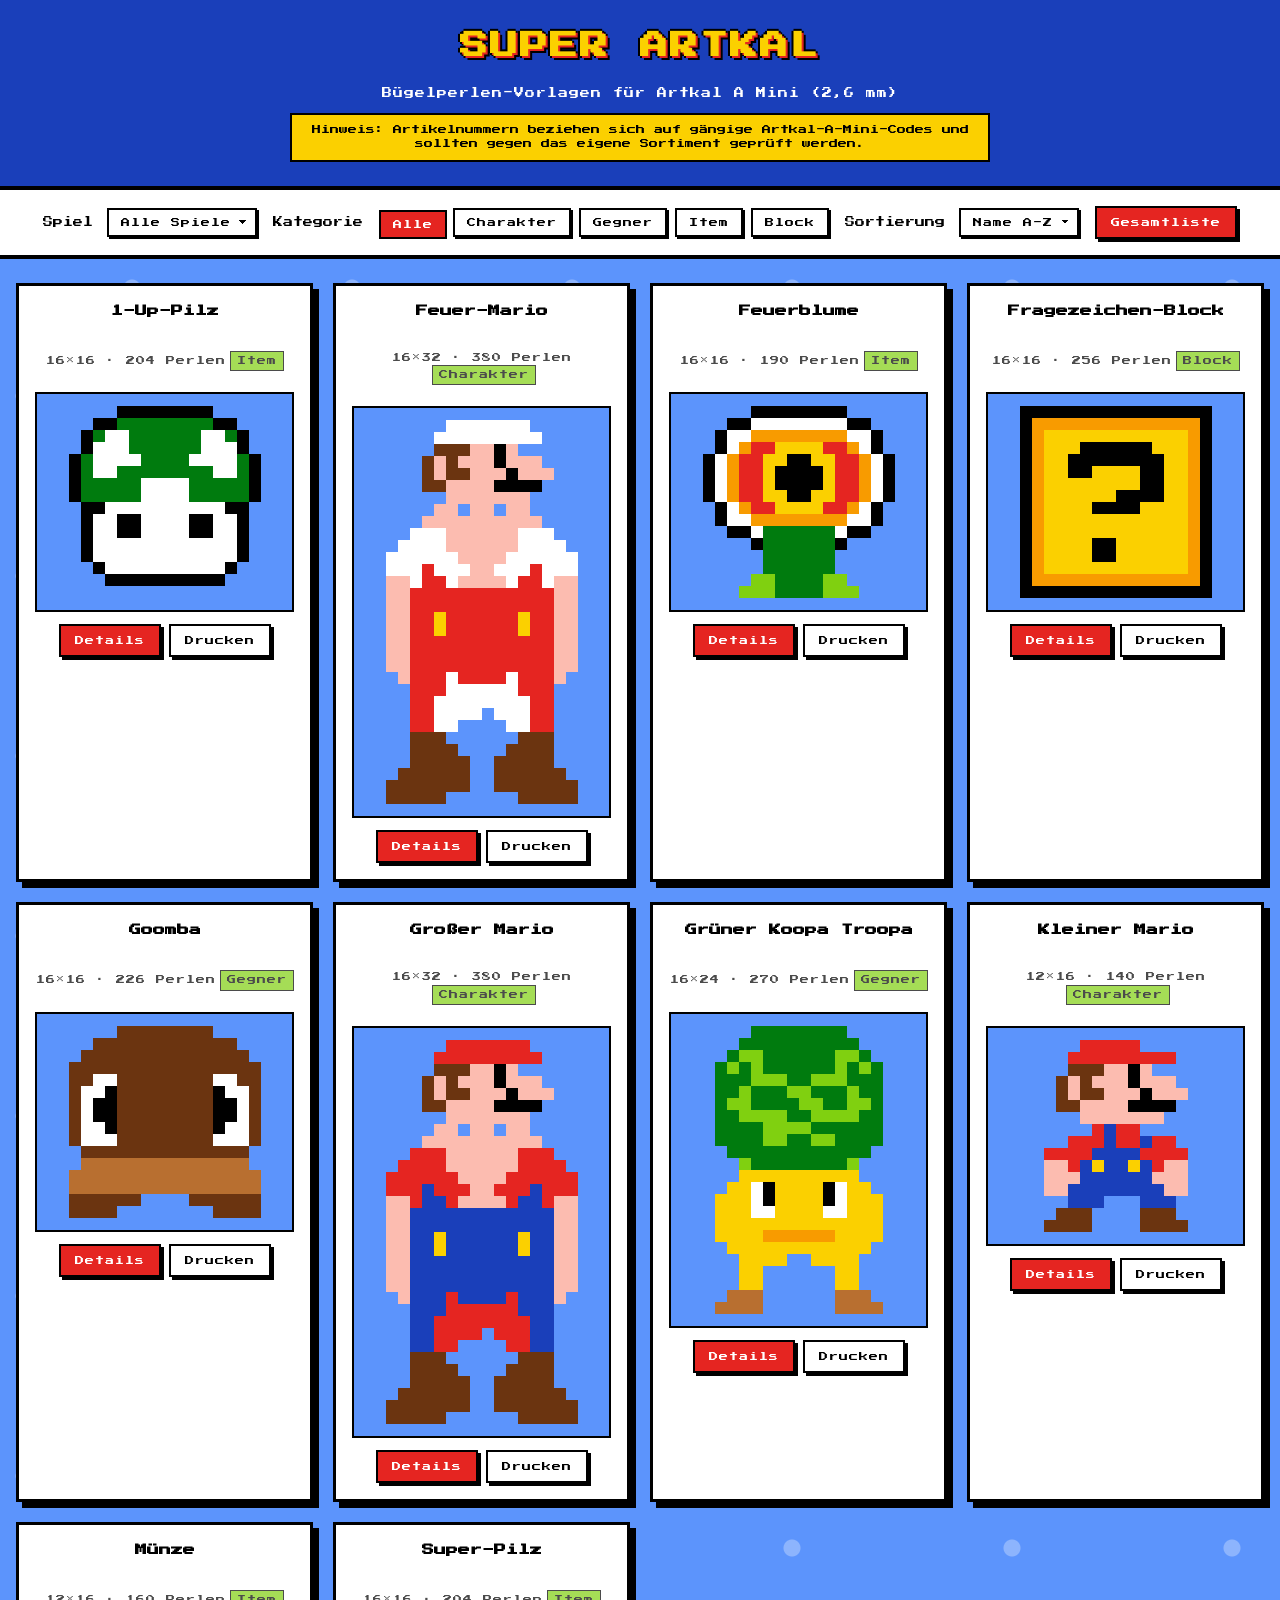
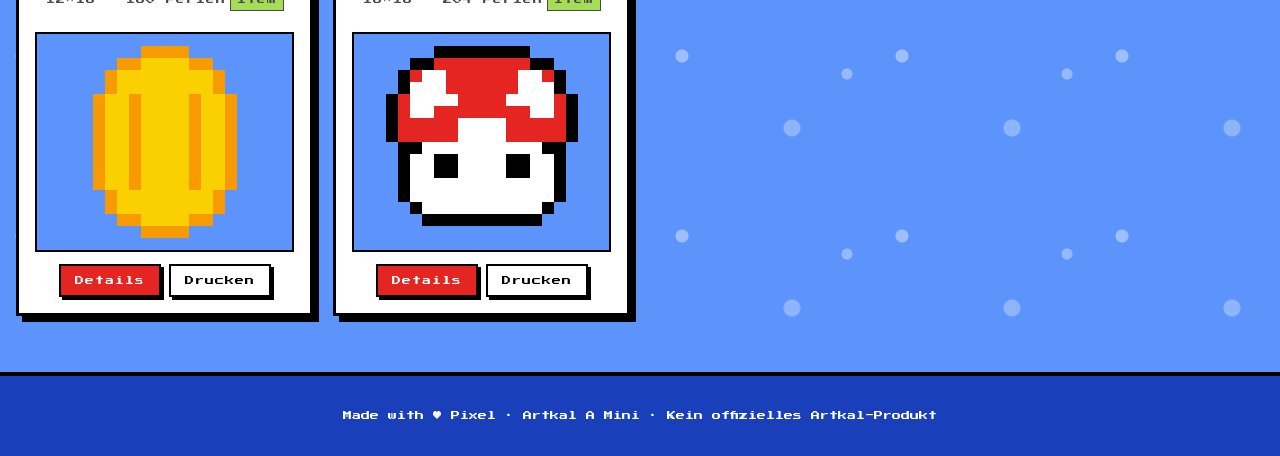
==== index.html @ 3cc01d06 "Add Artkal A Mini Bügelperlen template site with 10 Mario sprites Static HTML/CSS/JS gallery for iro" ====
<!doctype html>
<html lang="de">
<head>
  <meta charset="utf-8">
  <meta name="viewport" content="width=device-width, initial-scale=1">
  <title>Super Artkal — Bügelperlen-Vorlagen</title>
  <link rel="preconnect" href="https://fonts.googleapis.com">
  <link rel="preconnect" href="https://fonts.gstatic.com" crossorigin>
  <link href="https://fonts.googleapis.com/css2?family=Press+Start+2P&display=swap" rel="stylesheet">
  <link rel="stylesheet" href="styles.css">
</head>
<body>
  <header class="site-header">
    <h1 class="site-title">SUPER ARTKAL</h1>
    <p class="site-subtitle">Bügelperlen-Vorlagen für Artkal A Mini (2,6&nbsp;mm)</p>
    <p class="disclaimer">
      Hinweis: Artikelnummern beziehen sich auf gängige Artkal-A-Mini-Codes
      und sollten gegen das eigene Sortiment geprüft werden.
    </p>
  </header>

  <nav class="toolbar" aria-label="Filter und Sortierung">
    <div class="toolbar-group">
      <label for="filter-game">Spiel</label>
      <select id="filter-game" class="pill"></select>
    </div>
    <div class="toolbar-group" id="filter-categories">
      <label>Kategorie</label>
      <!-- Pills werden in app.js eingefügt -->
    </div>
    <div class="toolbar-group">
      <label for="sort-by">Sortierung</label>
      <select id="sort-by" class="pill">
        <option value="name-asc">Name A-Z</option>
        <option value="name-desc">Name Z-A</option>
        <option value="size-asc">Größe ↑</option>
        <option value="size-desc">Größe ↓</option>
        <option value="beads-asc">Perlen ↑</option>
        <option value="beads-desc">Perlen ↓</option>
      </select>
    </div>
    <div class="toolbar-group">
      <button id="open-total" class="btn">Gesamtliste</button>
    </div>
  </nav>

  <main id="gallery" class="gallery" aria-label="Vorlagen-Galerie"></main>

  <footer class="site-footer">
    <p>Made with ♥ Pixel · Artkal A Mini · Kein offizielles Artkal-Produkt</p>
  </footer>

  <!-- Detail-Modal -->
  <div id="detail-backdrop" class="modal-backdrop" role="dialog" aria-modal="true" aria-labelledby="detail-title">
    <div class="modal">
      <div class="modal-header">
        <h2 id="detail-title" class="modal-title">Vorlage</h2>
        <button class="btn btn-secondary" data-close="detail">Schließen</button>
      </div>
      <div class="modal-body">
        <div>
          <div class="detail-controls">
            <button class="pill" id="toggle-bg" aria-pressed="false">Mit Hintergrund</button>
            <button class="pill" id="toggle-overlay" aria-pressed="false">5er-Raster</button>
          </div>
          <div class="detail-preview-wrap">
            <div id="detail-grid" class="detail-pixel-grid"></div>
          </div>
          <p class="card-meta" id="detail-meta"></p>
        </div>
        <div>
          <h3 style="font-size:12px;margin:0 0 8px">Materialliste</h3>
          <div id="detail-materials"></div>
        </div>
      </div>
      <div class="modal-footer">
        <button class="btn btn-secondary" id="detail-print">Drucken</button>
        <button class="btn" data-close="detail">Fertig</button>
      </div>
    </div>
  </div>

  <!-- Gesamtliste-Modal -->
  <div id="total-backdrop" class="modal-backdrop" role="dialog" aria-modal="true" aria-labelledby="total-title">
    <div class="modal total-list">
      <div class="modal-header">
        <h2 id="total-title" class="modal-title">Gesamt-Materialliste</h2>
        <button class="btn btn-secondary" data-close="total">Schließen</button>
      </div>
      <div class="modal-body" style="grid-template-columns:1fr">
        <div>
          <div class="total-meta" id="total-meta"></div>
          <div id="total-materials"></div>
        </div>
      </div>
      <div class="modal-footer">
        <button class="btn btn-secondary" id="total-copy">Als Text kopieren</button>
        <button class="btn" data-close="total">Fertig</button>
      </div>
    </div>
  </div>

  <div id="tooltip" role="tooltip"></div>

  <!-- Druckbereich (nur im Druck sichtbar) -->
  <div id="print-view" class="print-view" aria-hidden="true"></div>

  <script src="palette.js"></script>
  <script src="templates.js"></script>
  <script src="app.js"></script>
</body>
</html>
---- styles.css ----
/* ============================================================
   Artkal Pixel — Retro 8-Bit Theme
   ============================================================ */

:root {
  --sky:        #5C94FC;
  --sky-dark:   #1A3FBA;
  --brick:      #E45C10;
  --mario-red:  #E52521;
  --coin:       #FBD000;
  --pipe:       #007B0E;
  --pipe-light: #80D010;
  --ink:        #000000;
  --paper:      #FFFFFF;
  --shadow:     0 0 0 2px #000, 4px 4px 0 0 #000;
  --shadow-sm:  0 0 0 2px #000, 2px 2px 0 0 #000;
}

* {
  box-sizing: border-box;
  image-rendering: pixelated;
  image-rendering: -moz-crisp-edges;
  image-rendering: crisp-edges;
}

html, body {
  margin: 0;
  padding: 0;
  font-family: 'Press Start 2P', monospace;
  background: var(--sky);
  color: var(--ink);
  font-size: 14px;
  line-height: 1.6;
}

/* Wolken-Pattern als Hintergrund */
body {
  background-color: var(--sky);
  background-image:
    radial-gradient(circle at 10% 20%, rgba(255,255,255,0.4) 0, rgba(255,255,255,0.4) 6px, transparent 7px),
    radial-gradient(circle at 60% 60%, rgba(255,255,255,0.3) 0, rgba(255,255,255,0.3) 8px, transparent 9px),
    radial-gradient(circle at 85% 30%, rgba(255,255,255,0.35) 0, rgba(255,255,255,0.35) 5px, transparent 6px);
  background-size: 220px 180px;
  min-height: 100vh;
}

/* ============================================================
   Header
   ============================================================ */

.site-header {
  background: var(--sky-dark);
  border-bottom: 4px solid var(--ink);
  padding: 24px 16px;
  text-align: center;
  position: relative;
}

.site-title {
  font-size: 28px;
  margin: 0;
  color: var(--coin);
  text-shadow:
    2px 2px 0 var(--mario-red),
    4px 4px 0 var(--ink),
    -2px 0 0 var(--ink),
    2px 0 0 var(--ink),
    0 -2px 0 var(--ink),
    0 2px 0 var(--ink);
  letter-spacing: 2px;
}

.site-subtitle {
  margin: 16px 0 0;
  font-size: 10px;
  color: var(--paper);
  letter-spacing: 1px;
}

.disclaimer {
  margin: 12px auto 0;
  max-width: 700px;
  padding: 8px 12px;
  background: var(--coin);
  border: 2px solid var(--ink);
  color: var(--ink);
  font-size: 9px;
  line-height: 1.6;
}

/* ============================================================
   Toolbar / Filter
   ============================================================ */

.toolbar {
  background: var(--paper);
  border-bottom: 4px solid var(--ink);
  padding: 16px;
  display: flex;
  flex-wrap: wrap;
  gap: 16px;
  align-items: center;
  justify-content: center;
}

.toolbar-group {
  display: flex;
  gap: 8px;
  align-items: center;
  flex-wrap: wrap;
}

.toolbar label {
  font-size: 10px;
  margin-right: 6px;
}

.pill {
  font-family: inherit;
  font-size: 9px;
  padding: 8px 12px;
  background: var(--paper);
  border: 2px solid var(--ink);
  color: var(--ink);
  cursor: pointer;
  letter-spacing: 1px;
  box-shadow: 2px 2px 0 0 var(--ink);
  transition: transform 50ms, box-shadow 50ms;
}

.pill:hover {
  background: var(--coin);
}

.pill:active,
.pill.active {
  background: var(--mario-red);
  color: var(--paper);
  transform: translate(2px, 2px);
  box-shadow: 0 0 0 0 var(--ink);
}

select.pill {
  appearance: none;
  padding-right: 24px;
  background-image: linear-gradient(45deg, transparent 50%, var(--ink) 50%),
                    linear-gradient(135deg, var(--ink) 50%, transparent 50%);
  background-position: calc(100% - 12px) 50%, calc(100% - 8px) 50%;
  background-size: 4px 4px;
  background-repeat: no-repeat;
}

/* ============================================================
   Gallery
   ============================================================ */

.gallery {
  display: grid;
  grid-template-columns: repeat(auto-fill, minmax(260px, 1fr));
  gap: 20px;
  padding: 24px 16px;
  max-width: 1400px;
  margin: 0 auto;
}

.card {
  background: var(--paper);
  border: 3px solid var(--ink);
  padding: 16px;
  box-shadow: 6px 6px 0 0 var(--ink);
  display: flex;
  flex-direction: column;
  gap: 12px;
}

.card-name {
  font-size: 12px;
  margin: 0;
  color: var(--ink);
  text-align: center;
  min-height: 28px;
}

.card-meta {
  font-size: 9px;
  color: var(--ink);
  text-align: center;
  opacity: 0.7;
  letter-spacing: 1px;
}

.card-meta .category {
  display: inline-block;
  background: var(--pipe-light);
  border: 1px solid var(--ink);
  padding: 2px 6px;
  margin-left: 4px;
}

.card-preview-wrap {
  display: flex;
  justify-content: center;
  align-items: center;
  background: var(--sky);
  border: 2px solid var(--ink);
  padding: 12px;
  min-height: 180px;
}

.pixel-grid {
  display: grid;
  gap: 0;
  image-rendering: pixelated;
}

.pixel-grid .pixel {
  width: 100%;
  aspect-ratio: 1;
  background: transparent;
}

.card-actions {
  display: flex;
  gap: 8px;
  justify-content: center;
}

.btn {
  font-family: inherit;
  font-size: 9px;
  padding: 10px 14px;
  background: var(--mario-red);
  color: var(--paper);
  border: 2px solid var(--ink);
  cursor: pointer;
  letter-spacing: 1px;
  box-shadow: 3px 3px 0 0 var(--ink);
  transition: transform 50ms, box-shadow 50ms;
}

.btn:hover {
  background: var(--brick);
}

.btn:active {
  transform: translate(3px, 3px);
  box-shadow: 0 0 0 0 var(--ink);
}

.btn-secondary {
  background: var(--paper);
  color: var(--ink);
}

.btn-secondary:hover {
  background: var(--coin);
}

/* ============================================================
   Modal
   ============================================================ */

.modal-backdrop {
  position: fixed;
  inset: 0;
  background: rgba(0, 0, 0, 0.7);
  display: none;
  align-items: flex-start;
  justify-content: center;
  padding: 24px;
  z-index: 100;
  overflow-y: auto;
}

.modal-backdrop.open {
  display: flex;
}

.modal {
  background: var(--paper);
  border: 4px solid var(--ink);
  box-shadow: 8px 8px 0 0 var(--ink);
  max-width: 900px;
  width: 100%;
  padding: 24px;
  margin: auto;
}

.modal-header {
  display: flex;
  justify-content: space-between;
  align-items: center;
  gap: 16px;
  margin-bottom: 16px;
  border-bottom: 2px dashed var(--ink);
  padding-bottom: 12px;
}

.modal-title {
  margin: 0;
  font-size: 16px;
  color: var(--mario-red);
}

.modal-body {
  display: grid;
  grid-template-columns: 1fr 1fr;
  gap: 24px;
}

@media (max-width: 700px) {
  .modal-body { grid-template-columns: 1fr; }
}

.detail-preview-wrap {
  background: var(--sky);
  border: 3px solid var(--ink);
  padding: 16px;
  display: flex;
  align-items: center;
  justify-content: center;
  min-height: 240px;
}

.detail-pixel-grid {
  display: grid;
  gap: 0;
}

.detail-pixel-grid .pixel {
  width: 100%;
  aspect-ratio: 1;
  cursor: help;
  position: relative;
}

.detail-pixel-grid.with-overlay .pixel.gridmark-x {
  border-right: 1px dashed rgba(0, 0, 0, 0.35);
}
.detail-pixel-grid.with-overlay .pixel.gridmark-y {
  border-bottom: 1px dashed rgba(0, 0, 0, 0.35);
}

.detail-controls {
  display: flex;
  flex-wrap: wrap;
  gap: 8px;
  margin-bottom: 12px;
}

.materials {
  width: 100%;
  border-collapse: collapse;
  font-size: 10px;
}

.materials th,
.materials td {
  border: 1px solid var(--ink);
  padding: 6px 8px;
  text-align: left;
}

.materials th {
  background: var(--coin);
  font-size: 9px;
  letter-spacing: 1px;
}

.materials td.count {
  text-align: right;
  font-weight: bold;
}

.materials .swatch {
  display: inline-block;
  width: 14px;
  height: 14px;
  border: 1px solid var(--ink);
  vertical-align: middle;
  margin-right: 4px;
}

.materials tfoot td {
  background: var(--pipe-light);
  font-size: 10px;
}

.modal-footer {
  margin-top: 16px;
  padding-top: 12px;
  border-top: 2px dashed var(--ink);
  display: flex;
  gap: 8px;
  justify-content: flex-end;
  flex-wrap: wrap;
}

/* ============================================================
   Tooltip
   ============================================================ */

#tooltip {
  position: fixed;
  background: var(--ink);
  color: var(--paper);
  border: 2px solid var(--paper);
  padding: 6px 8px;
  font-size: 9px;
  pointer-events: none;
  z-index: 1000;
  display: none;
  white-space: nowrap;
  letter-spacing: 1px;
}

#tooltip.visible {
  display: block;
}

/* ============================================================
   Gesamtliste-Modal
   ============================================================ */

.total-list .materials {
  font-size: 11px;
}

.total-list .total-meta {
  font-size: 10px;
  margin-bottom: 12px;
  padding: 8px;
  background: var(--coin);
  border: 2px solid var(--ink);
}

/* ============================================================
   Footer
   ============================================================ */

.site-footer {
  text-align: center;
  padding: 24px 16px;
  font-size: 9px;
  color: var(--paper);
  border-top: 4px solid var(--ink);
  background: var(--sky-dark);
  margin-top: 32px;
}

/* ============================================================
   Print
   ============================================================ */

@media print {
  body { background: white; }
  body::before, body::after { display: none; }
  body { background-image: none; background-color: white; }

  .site-header,
  .toolbar,
  .gallery,
  .site-footer,
  .modal-backdrop,
  #tooltip {
    display: none !important;
  }

  .print-view {
    display: block !important;
    color: black;
    font-family: 'Press Start 2P', monospace;
  }

  .print-page {
    page-break-after: always;
    padding: 16mm;
  }

  .print-page:last-child { page-break-after: auto; }

  .print-title {
    font-size: 14pt;
    margin: 0 0 8mm;
    text-align: center;
  }

  .print-meta {
    font-size: 8pt;
    text-align: center;
    margin-bottom: 6mm;
  }

  .print-grid-wrap {
    display: grid;
    grid-template-columns: 14mm 1fr;
    grid-template-rows: 14mm 1fr;
    gap: 0;
    margin: 0 auto 8mm;
    max-width: 160mm;
  }

  .print-col-labels {
    grid-column: 2;
    grid-row: 1;
    display: grid;
    align-items: end;
    font-size: 7pt;
    text-align: center;
  }

  .print-row-labels {
    grid-column: 1;
    grid-row: 2;
    display: grid;
    justify-items: end;
    align-items: center;
    font-size: 7pt;
    padding-right: 2mm;
  }

  .print-grid {
    grid-column: 2;
    grid-row: 2;
    display: grid;
    gap: 0;
    border: 0.4mm solid black;
  }

  .print-grid .pixel {
    width: 100%;
    aspect-ratio: 1;
    box-sizing: border-box;
  }

  .print-grid.with-marks .pixel.gridmark-x {
    border-right: 0.15mm dashed rgba(0,0,0,0.5);
  }
  .print-grid.with-marks .pixel.gridmark-y {
    border-bottom: 0.15mm dashed rgba(0,0,0,0.5);
  }
  .print-grid .pixel.empty-bg {
    background: white;
  }

  .print-materials {
    width: 100%;
    border-collapse: collapse;
    font-size: 8pt;
  }

  .print-materials th, .print-materials td {
    border: 0.3mm solid black;
    padding: 1mm 2mm;
  }

  .print-materials th {
    background: #FBD000 !important;
    -webkit-print-color-adjust: exact;
    print-color-adjust: exact;
  }

  .swatch {
    display: inline-block;
    width: 4mm;
    height: 4mm;
    border: 0.2mm solid black;
    vertical-align: middle;
    margin-right: 1mm;
    -webkit-print-color-adjust: exact;
    print-color-adjust: exact;
  }
}

/* Print-View nur im Druck zeigen */
.print-view {
  display: none;
}
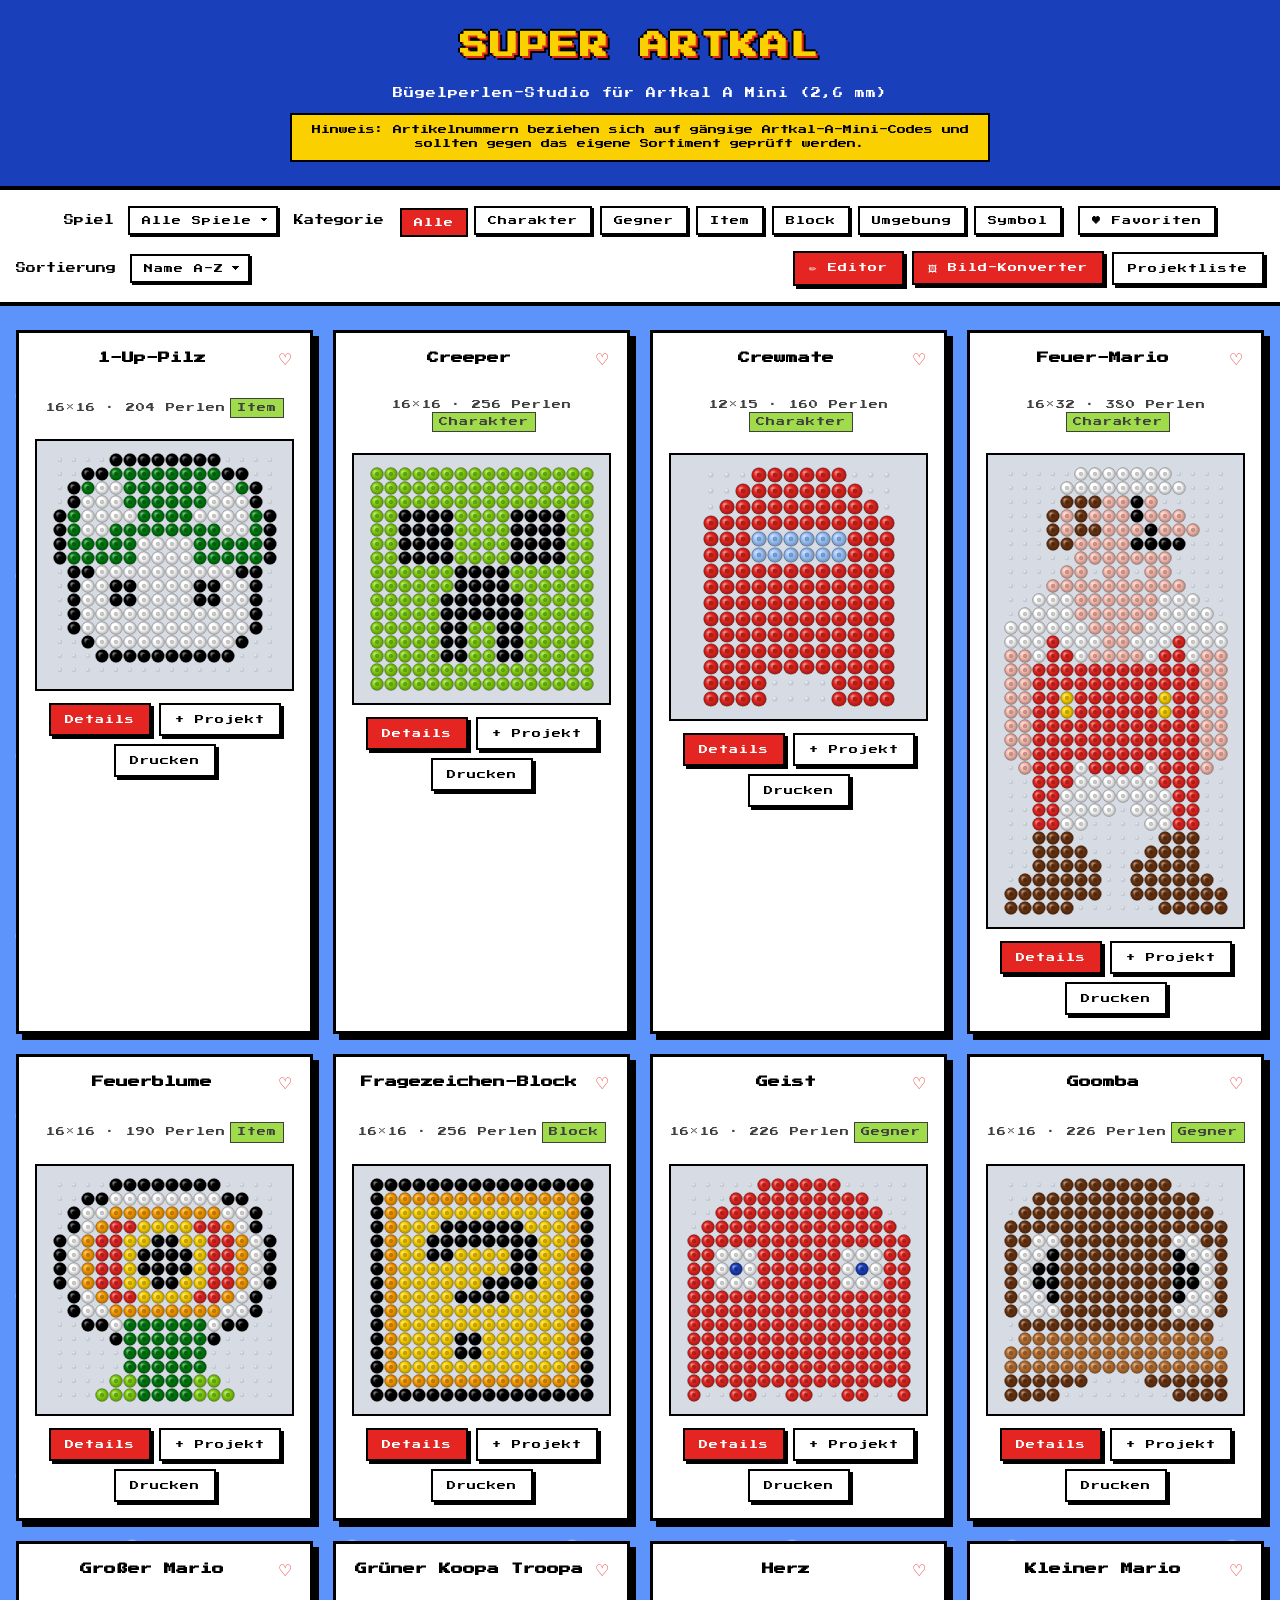
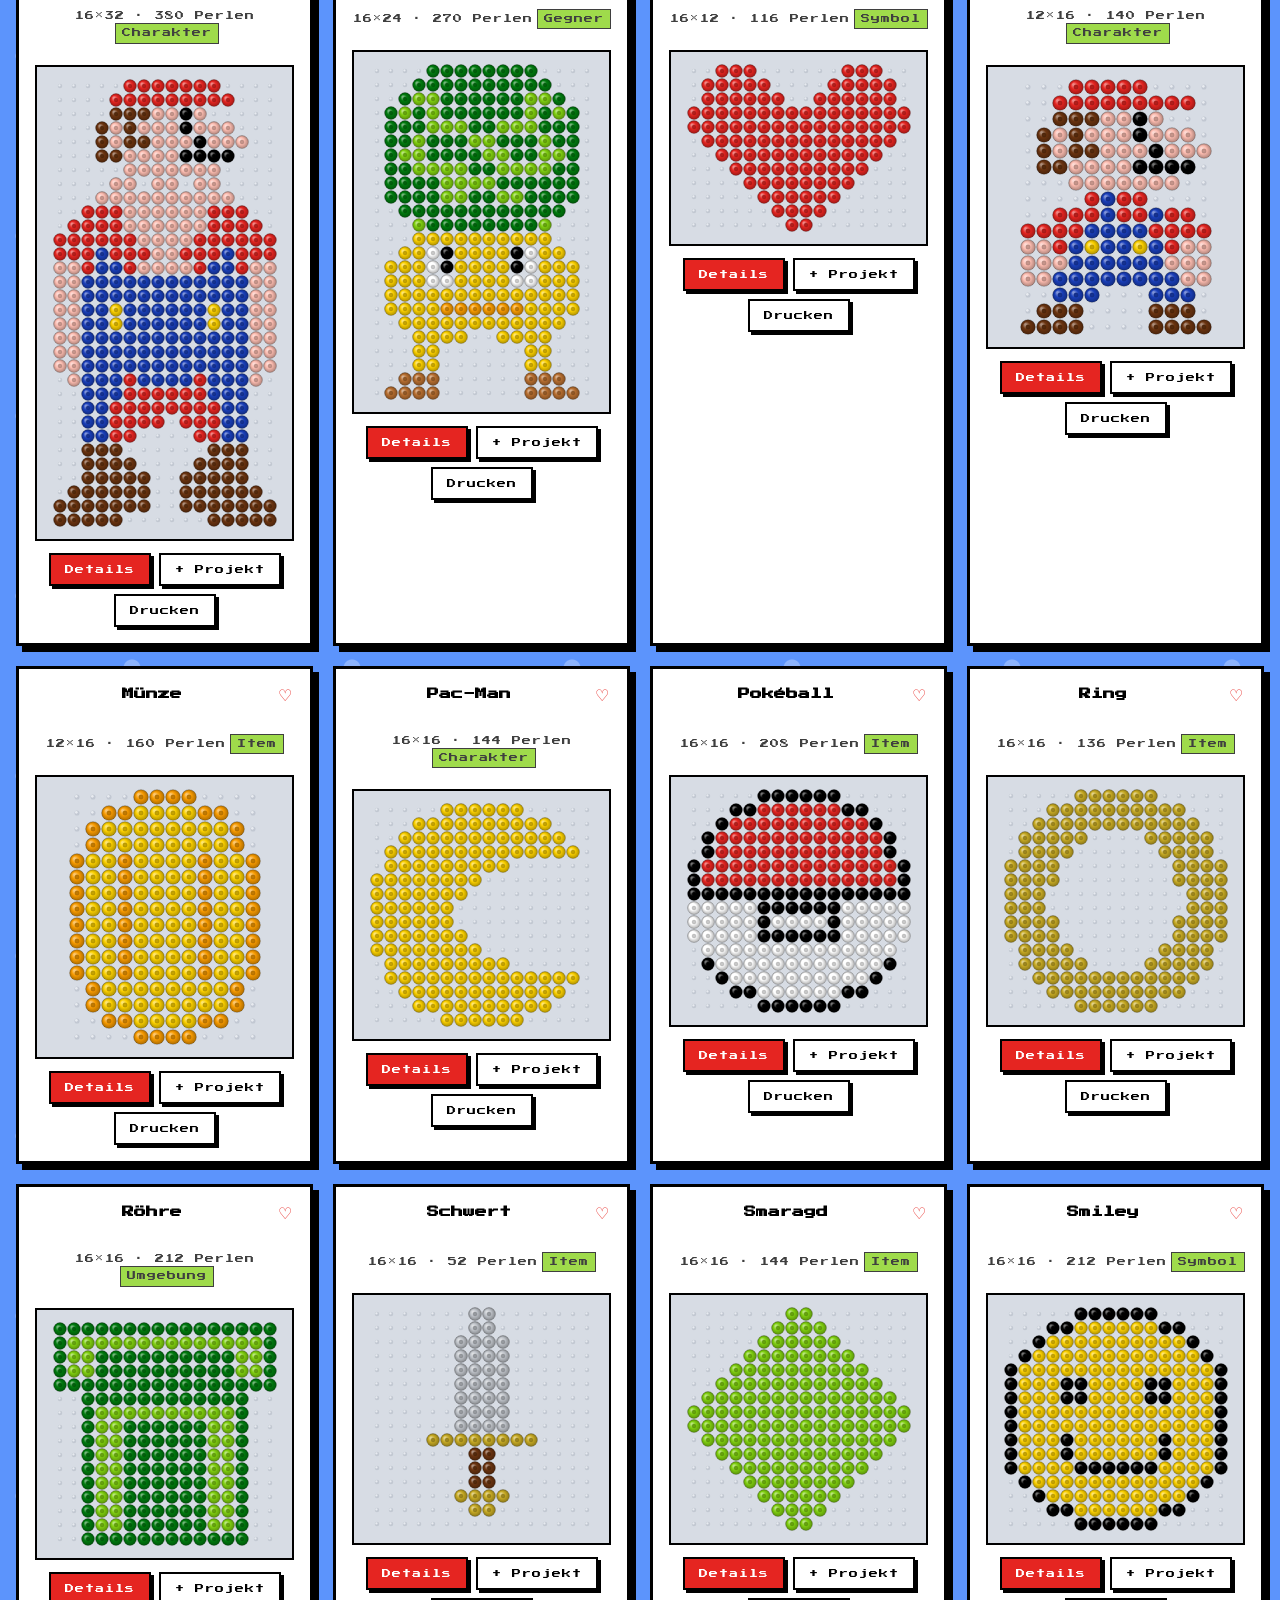
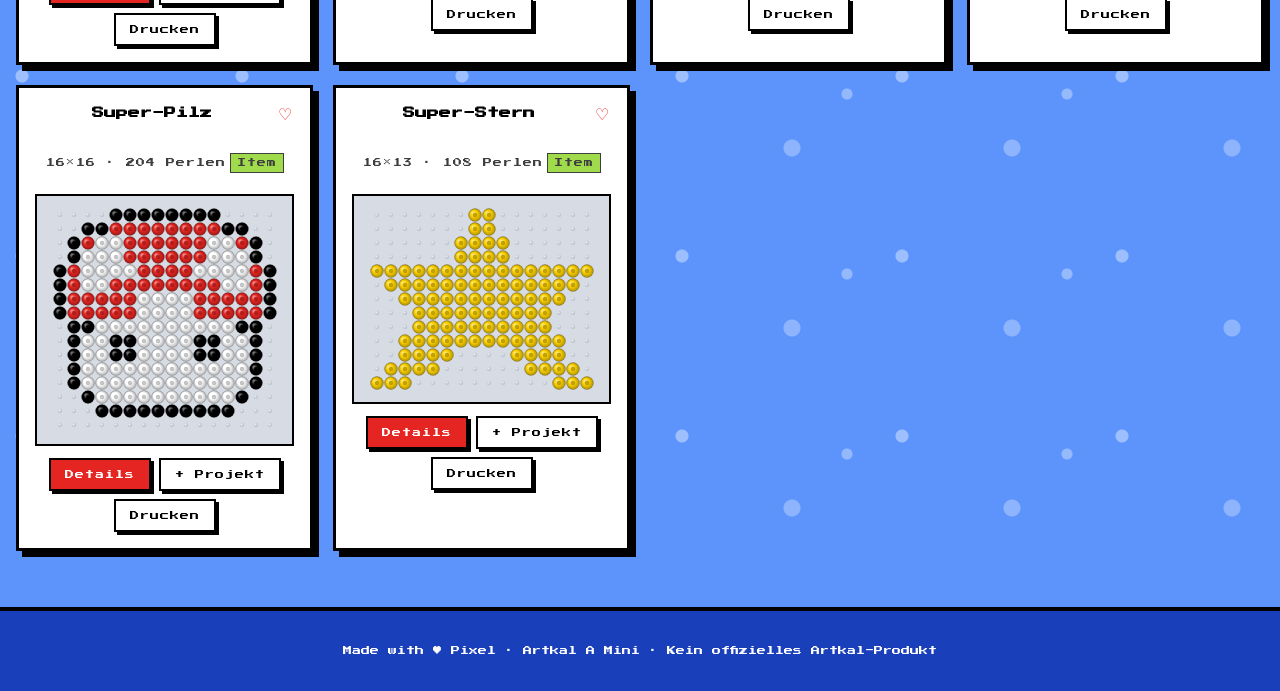
==== commit 55f0602b: "Massive Erweiterung: realistische Perlen, Editor, Bild-Konverter, mehr Motive Optik: - Neuer Canvas-" ====
--- a/index.html
+++ b/index.html
@@ -12,14 +12,14 @@
 <body>
   <header class="site-header">
     <h1 class="site-title">SUPER ARTKAL</h1>
-    <p class="site-subtitle">Bügelperlen-Vorlagen für Artkal A Mini (2,6&nbsp;mm)</p>
+    <p class="site-subtitle">Bügelperlen-Studio für Artkal A Mini (2,6&nbsp;mm)</p>
     <p class="disclaimer">
       Hinweis: Artikelnummern beziehen sich auf gängige Artkal-A-Mini-Codes
       und sollten gegen das eigene Sortiment geprüft werden.
     </p>
   </header>
 
-  <nav class="toolbar" aria-label="Filter und Sortierung">
+  <nav class="toolbar" aria-label="Filter und Werkzeuge">
     <div class="toolbar-group">
       <label for="filter-game">Spiel</label>
       <select id="filter-game" class="pill"></select>
@@ -27,6 +27,9 @@
     <div class="toolbar-group" id="filter-categories">
       <label>Kategorie</label>
       <!-- Pills werden in app.js eingefügt -->
+    </div>
+    <div class="toolbar-group">
+      <button id="filter-fav" class="pill" aria-pressed="false" title="Nur Favoriten zeigen">♥ Favoriten</button>
     </div>
     <div class="toolbar-group">
       <label for="sort-by">Sortierung</label>
@@ -39,8 +42,10 @@
         <option value="beads-desc">Perlen ↓</option>
       </select>
     </div>
-    <div class="toolbar-group">
-      <button id="open-total" class="btn">Gesamtliste</button>
+    <div class="toolbar-group toolbar-actions">
+      <button id="open-editor" class="btn">✏ Editor</button>
+      <button id="open-converter" class="btn">🖼 Bild-Konverter</button>
+      <button id="open-project" class="btn btn-secondary">Projektliste</button>
     </div>
   </nav>
 
@@ -64,38 +69,134 @@
             <button class="pill" id="toggle-overlay" aria-pressed="false">5er-Raster</button>
           </div>
           <div class="detail-preview-wrap">
-            <div id="detail-grid" class="detail-pixel-grid"></div>
+            <div id="detail-grid" class="canvas-host"></div>
           </div>
           <p class="card-meta" id="detail-meta"></p>
         </div>
         <div>
-          <h3 style="font-size:12px;margin:0 0 8px">Materialliste</h3>
+          <h3 class="section-title">Materialliste</h3>
           <div id="detail-materials"></div>
         </div>
       </div>
       <div class="modal-footer">
+        <button class="btn btn-secondary" id="detail-edit">Im Editor öffnen</button>
         <button class="btn btn-secondary" id="detail-print">Drucken</button>
         <button class="btn" data-close="detail">Fertig</button>
       </div>
     </div>
   </div>
 
-  <!-- Gesamtliste-Modal -->
-  <div id="total-backdrop" class="modal-backdrop" role="dialog" aria-modal="true" aria-labelledby="total-title">
+  <!-- Projekt-/Einkaufsliste-Modal -->
+  <div id="project-backdrop" class="modal-backdrop" role="dialog" aria-modal="true" aria-labelledby="project-title">
     <div class="modal total-list">
       <div class="modal-header">
-        <h2 id="total-title" class="modal-title">Gesamt-Materialliste</h2>
-        <button class="btn btn-secondary" data-close="total">Schließen</button>
+        <h2 id="project-title" class="modal-title">Projekt- & Einkaufsliste</h2>
+        <button class="btn btn-secondary" data-close="project">Schließen</button>
       </div>
       <div class="modal-body" style="grid-template-columns:1fr">
         <div>
-          <div class="total-meta" id="total-meta"></div>
-          <div id="total-materials"></div>
-        </div>
-      </div>
-      <div class="modal-footer">
-        <button class="btn btn-secondary" id="total-copy">Als Text kopieren</button>
-        <button class="btn" data-close="total">Fertig</button>
+          <div id="project-items" class="project-items"></div>
+          <div class="total-meta" id="project-meta"></div>
+          <div id="project-materials"></div>
+        </div>
+      </div>
+      <div class="modal-footer">
+        <button class="btn btn-secondary" id="project-clear">Leeren</button>
+        <button class="btn btn-secondary" id="project-csv">CSV laden</button>
+        <button class="btn btn-secondary" id="project-copy">Als Text kopieren</button>
+        <button class="btn" data-close="project">Fertig</button>
+      </div>
+    </div>
+  </div>
+
+  <!-- Editor-Modal -->
+  <div id="editor-backdrop" class="modal-backdrop" role="dialog" aria-modal="true" aria-labelledby="editor-title">
+    <div class="modal editor-modal">
+      <div class="modal-header">
+        <h2 id="editor-title" class="modal-title">Pattern-Editor</h2>
+        <button class="btn btn-secondary" data-close="editor">Schließen</button>
+      </div>
+      <div class="editor-layout">
+        <div class="editor-side">
+          <div class="editor-row">
+            <label>Größe</label>
+            <input type="number" id="editor-w" class="num" min="4" max="64" value="16">
+            <span>×</span>
+            <input type="number" id="editor-h" class="num" min="4" max="64" value="16">
+            <button class="pill" id="editor-new">Neu</button>
+          </div>
+          <div class="editor-row" id="editor-tools">
+            <button class="pill active" data-tool="pencil">✏ Stift</button>
+            <button class="pill" data-tool="fill">🪣 Füllen</button>
+            <button class="pill" data-tool="pipette">💉 Pipette</button>
+            <button class="pill" data-tool="eraser">⌫ Radierer</button>
+          </div>
+          <div class="editor-palette" id="editor-palette"></div>
+        </div>
+        <div class="editor-main">
+          <div class="editor-canvas-wrap canvas-host" id="editor-canvas-host">
+            <canvas id="editor-canvas"></canvas>
+          </div>
+          <p class="card-meta" id="editor-count"></p>
+        </div>
+      </div>
+      <div class="modal-footer">
+        <button class="btn btn-secondary" id="editor-undo">↶ Undo</button>
+        <button class="btn btn-secondary" id="editor-redo">↷ Redo</button>
+        <button class="btn btn-secondary" id="editor-png">PNG</button>
+        <button class="btn btn-secondary" id="editor-print">Drucken</button>
+        <button class="btn" id="editor-save">Speichern</button>
+      </div>
+    </div>
+  </div>
+
+  <!-- Bild-Konverter-Modal -->
+  <div id="converter-backdrop" class="modal-backdrop" role="dialog" aria-modal="true" aria-labelledby="converter-title">
+    <div class="modal converter-modal">
+      <div class="modal-header">
+        <h2 id="converter-title" class="modal-title">Bild → Vorlage</h2>
+        <button class="btn btn-secondary" data-close="converter">Schließen</button>
+      </div>
+      <div class="modal-body" style="grid-template-columns:280px 1fr">
+        <div class="converter-controls">
+          <label class="field">
+            <span>Bild wählen</span>
+            <input type="file" id="conv-file" accept="image/*">
+          </label>
+          <label class="field">
+            <span>Breite (Perlen): <strong id="conv-width-val">48</strong></span>
+            <input type="range" id="conv-width" min="8" max="96" value="48">
+          </label>
+          <label class="field">
+            <span>Helligkeit</span>
+            <input type="range" id="conv-bright" min="-100" max="100" value="0">
+          </label>
+          <label class="field">
+            <span>Kontrast</span>
+            <input type="range" id="conv-contrast" min="50" max="200" value="100">
+          </label>
+          <label class="check">
+            <input type="checkbox" id="conv-transparent"> Helle Pixel weglassen
+          </label>
+          <label class="field">
+            <span>Helligkeits-Schwelle</span>
+            <input type="range" id="conv-threshold" min="100" max="255" value="235">
+          </label>
+          <label class="check">
+            <input type="checkbox" id="conv-dither"> Dithering (Floyd-Steinberg)
+          </label>
+        </div>
+        <div>
+          <div class="converter-preview canvas-host" id="conv-preview"></div>
+          <p class="card-meta" id="conv-meta">Bild wählen, um zu starten.</p>
+          <div id="conv-materials"></div>
+        </div>
+      </div>
+      <div class="modal-footer">
+        <button class="btn btn-secondary" id="conv-print">Drucken</button>
+        <button class="btn btn-secondary" id="conv-edit">Im Editor öffnen</button>
+        <button class="btn" id="conv-save">Als Vorlage speichern</button>
+        <button class="btn btn-secondary" data-close="converter">Fertig</button>
       </div>
     </div>
   </div>
@@ -107,6 +208,10 @@
 
   <script src="palette.js"></script>
   <script src="templates.js"></script>
+  <script src="render.js"></script>
+  <script src="storage.js"></script>
+  <script src="editor.js"></script>
+  <script src="converter.js"></script>
   <script src="app.js"></script>
 </body>
 </html>
--- a/styles.css
+++ b/styles.css
@@ -1,5 +1,5 @@
 /* ============================================================
-   Artkal Pixel — Retro 8-Bit Theme
+   Super Artkal — Retro 8-Bit Theme
    ============================================================ */
 
 :root {
@@ -10,17 +10,14 @@
   --coin:       #FBD000;
   --pipe:       #007B0E;
   --pipe-light: #80D010;
+  --board:      #d7dce4;
   --ink:        #000000;
   --paper:      #FFFFFF;
-  --shadow:     0 0 0 2px #000, 4px 4px 0 0 #000;
-  --shadow-sm:  0 0 0 2px #000, 2px 2px 0 0 #000;
+  --danger:     #b3261e;
 }
 
 * {
   box-sizing: border-box;
-  image-rendering: pixelated;
-  image-rendering: -moz-crisp-edges;
-  image-rendering: crisp-edges;
 }
 
 html, body {
@@ -33,7 +30,6 @@
   line-height: 1.6;
 }
 
-/* Wolken-Pattern als Hintergrund */
 body {
   background-color: var(--sky);
   background-image:
@@ -44,38 +40,25 @@
   min-height: 100vh;
 }
 
-/* ============================================================
-   Header
-   ============================================================ */
+/* ===================== Header ===================== */
 
 .site-header {
   background: var(--sky-dark);
   border-bottom: 4px solid var(--ink);
   padding: 24px 16px;
   text-align: center;
-  position: relative;
 }
 
 .site-title {
   font-size: 28px;
   margin: 0;
   color: var(--coin);
-  text-shadow:
-    2px 2px 0 var(--mario-red),
-    4px 4px 0 var(--ink),
-    -2px 0 0 var(--ink),
-    2px 0 0 var(--ink),
-    0 -2px 0 var(--ink),
-    0 2px 0 var(--ink);
+  text-shadow: 2px 2px 0 var(--mario-red), 4px 4px 0 var(--ink),
+    -2px 0 0 var(--ink), 2px 0 0 var(--ink), 0 -2px 0 var(--ink), 0 2px 0 var(--ink);
   letter-spacing: 2px;
 }
 
-.site-subtitle {
-  margin: 16px 0 0;
-  font-size: 10px;
-  color: var(--paper);
-  letter-spacing: 1px;
-}
+.site-subtitle { margin: 16px 0 0; font-size: 10px; color: var(--paper); letter-spacing: 1px; }
 
 .disclaimer {
   margin: 12px auto 0;
@@ -88,9 +71,7 @@
   line-height: 1.6;
 }
 
-/* ============================================================
-   Toolbar / Filter
-   ============================================================ */
+/* ===================== Toolbar ===================== */
 
 .toolbar {
   background: var(--paper);
@@ -103,17 +84,9 @@
   justify-content: center;
 }
 
-.toolbar-group {
-  display: flex;
-  gap: 8px;
-  align-items: center;
-  flex-wrap: wrap;
-}
-
-.toolbar label {
-  font-size: 10px;
-  margin-right: 6px;
-}
+.toolbar-group { display: flex; gap: 8px; align-items: center; flex-wrap: wrap; }
+.toolbar-actions { margin-left: auto; }
+.toolbar label { font-size: 10px; margin-right: 6px; }
 
 .pill {
   font-family: inherit;
@@ -127,13 +100,8 @@
   box-shadow: 2px 2px 0 0 var(--ink);
   transition: transform 50ms, box-shadow 50ms;
 }
-
-.pill:hover {
-  background: var(--coin);
-}
-
-.pill:active,
-.pill.active {
+.pill:hover { background: var(--coin); }
+.pill:active, .pill.active {
   background: var(--mario-red);
   color: var(--paper);
   transform: translate(2px, 2px);
@@ -150,9 +118,29 @@
   background-repeat: no-repeat;
 }
 
-/* ============================================================
-   Gallery
-   ============================================================ */
+/* ===================== Buttons ===================== */
+
+.btn {
+  font-family: inherit;
+  font-size: 9px;
+  padding: 10px 14px;
+  background: var(--mario-red);
+  color: var(--paper);
+  border: 2px solid var(--ink);
+  cursor: pointer;
+  letter-spacing: 1px;
+  box-shadow: 3px 3px 0 0 var(--ink);
+  transition: transform 50ms, box-shadow 50ms;
+}
+.btn:hover { background: var(--brick); }
+.btn:active { transform: translate(3px, 3px); box-shadow: 0 0 0 0 var(--ink); }
+.btn-secondary { background: var(--paper); color: var(--ink); }
+.btn-secondary:hover { background: var(--coin); }
+.btn-secondary.active { background: var(--pipe-light); }
+.btn-danger { background: var(--danger); color: var(--paper); }
+.btn-danger:hover { background: #d23b32; }
+
+/* ===================== Gallery / Cards ===================== */
 
 .gallery {
   display: grid;
@@ -161,6 +149,15 @@
   padding: 24px 16px;
   max-width: 1400px;
   margin: 0 auto;
+}
+
+.empty-hint {
+  font-size: 10px;
+  background: var(--paper);
+  border: 2px solid var(--ink);
+  padding: 16px;
+  grid-column: 1 / -1;
+  text-align: center;
 }
 
 .card {
@@ -173,22 +170,22 @@
   gap: 12px;
 }
 
-.card-name {
-  font-size: 12px;
-  margin: 0;
-  color: var(--ink);
-  text-align: center;
-  min-height: 28px;
-}
-
-.card-meta {
-  font-size: 9px;
-  color: var(--ink);
-  text-align: center;
-  opacity: 0.7;
-  letter-spacing: 1px;
-}
-
+.card-head { display: flex; align-items: flex-start; gap: 8px; }
+.card-name { font-size: 12px; margin: 0; flex: 1; text-align: center; min-height: 28px; }
+
+.fav-btn {
+  font-family: inherit;
+  font-size: 16px;
+  line-height: 1;
+  background: transparent;
+  border: none;
+  color: var(--mario-red);
+  cursor: pointer;
+  padding: 0 2px;
+}
+.fav-btn.on { text-shadow: 0 0 0 var(--mario-red); }
+
+.card-meta { font-size: 9px; text-align: center; opacity: 0.75; letter-spacing: 1px; }
 .card-meta .category {
   display: inline-block;
   background: var(--pipe-light);
@@ -197,68 +194,24 @@
   margin-left: 4px;
 }
 
-.card-preview-wrap {
+/* Pegboard-Rahmen um die Perlen-Canvas. */
+.card-preview-wrap, .detail-preview-wrap, .canvas-host {
   display: flex;
   justify-content: center;
   align-items: center;
-  background: var(--sky);
+}
+.card-preview-wrap {
+  background: var(--board);
   border: 2px solid var(--ink);
   padding: 12px;
   min-height: 180px;
 }
-
-.pixel-grid {
-  display: grid;
-  gap: 0;
-  image-rendering: pixelated;
-}
-
-.pixel-grid .pixel {
-  width: 100%;
-  aspect-ratio: 1;
-  background: transparent;
-}
-
-.card-actions {
-  display: flex;
-  gap: 8px;
-  justify-content: center;
-}
-
-.btn {
-  font-family: inherit;
-  font-size: 9px;
-  padding: 10px 14px;
-  background: var(--mario-red);
-  color: var(--paper);
-  border: 2px solid var(--ink);
-  cursor: pointer;
-  letter-spacing: 1px;
-  box-shadow: 3px 3px 0 0 var(--ink);
-  transition: transform 50ms, box-shadow 50ms;
-}
-
-.btn:hover {
-  background: var(--brick);
-}
-
-.btn:active {
-  transform: translate(3px, 3px);
-  box-shadow: 0 0 0 0 var(--ink);
-}
-
-.btn-secondary {
-  background: var(--paper);
-  color: var(--ink);
-}
-
-.btn-secondary:hover {
-  background: var(--coin);
-}
-
-/* ============================================================
-   Modal
-   ============================================================ */
+.card-preview-wrap canvas,
+.detail-preview-wrap canvas { display: block; max-width: 100%; height: auto; }
+
+.card-actions { display: flex; gap: 8px; justify-content: center; flex-wrap: wrap; }
+
+/* ===================== Modal ===================== */
 
 .modal-backdrop {
   position: fixed;
@@ -271,10 +224,7 @@
   z-index: 100;
   overflow-y: auto;
 }
-
-.modal-backdrop.open {
-  display: flex;
-}
+.modal-backdrop.open { display: flex; }
 
 .modal {
   background: var(--paper);
@@ -285,6 +235,7 @@
   padding: 24px;
   margin: auto;
 }
+.editor-modal, .converter-modal { max-width: 1040px; }
 
 .modal-header {
   display: flex;
@@ -295,96 +246,20 @@
   border-bottom: 2px dashed var(--ink);
   padding-bottom: 12px;
 }
-
-.modal-title {
-  margin: 0;
-  font-size: 16px;
-  color: var(--mario-red);
-}
-
-.modal-body {
-  display: grid;
-  grid-template-columns: 1fr 1fr;
-  gap: 24px;
-}
-
-@media (max-width: 700px) {
-  .modal-body { grid-template-columns: 1fr; }
-}
+.modal-title { margin: 0; font-size: 16px; color: var(--mario-red); }
+
+.modal-body { display: grid; grid-template-columns: 1fr 1fr; gap: 24px; }
+@media (max-width: 760px) { .modal-body { grid-template-columns: 1fr !important; } }
+
+.section-title { font-size: 12px; margin: 0 0 8px; }
 
 .detail-preview-wrap {
-  background: var(--sky);
+  background: var(--board);
   border: 3px solid var(--ink);
   padding: 16px;
-  display: flex;
-  align-items: center;
-  justify-content: center;
   min-height: 240px;
 }
-
-.detail-pixel-grid {
-  display: grid;
-  gap: 0;
-}
-
-.detail-pixel-grid .pixel {
-  width: 100%;
-  aspect-ratio: 1;
-  cursor: help;
-  position: relative;
-}
-
-.detail-pixel-grid.with-overlay .pixel.gridmark-x {
-  border-right: 1px dashed rgba(0, 0, 0, 0.35);
-}
-.detail-pixel-grid.with-overlay .pixel.gridmark-y {
-  border-bottom: 1px dashed rgba(0, 0, 0, 0.35);
-}
-
-.detail-controls {
-  display: flex;
-  flex-wrap: wrap;
-  gap: 8px;
-  margin-bottom: 12px;
-}
-
-.materials {
-  width: 100%;
-  border-collapse: collapse;
-  font-size: 10px;
-}
-
-.materials th,
-.materials td {
-  border: 1px solid var(--ink);
-  padding: 6px 8px;
-  text-align: left;
-}
-
-.materials th {
-  background: var(--coin);
-  font-size: 9px;
-  letter-spacing: 1px;
-}
-
-.materials td.count {
-  text-align: right;
-  font-weight: bold;
-}
-
-.materials .swatch {
-  display: inline-block;
-  width: 14px;
-  height: 14px;
-  border: 1px solid var(--ink);
-  vertical-align: middle;
-  margin-right: 4px;
-}
-
-.materials tfoot td {
-  background: var(--pipe-light);
-  font-size: 10px;
-}
+.detail-controls { display: flex; flex-wrap: wrap; gap: 8px; margin-bottom: 12px; }
 
 .modal-footer {
   margin-top: 16px;
@@ -396,9 +271,19 @@
   flex-wrap: wrap;
 }
 
-/* ============================================================
-   Tooltip
-   ============================================================ */
+/* ===================== Materials Table ===================== */
+
+.materials { width: 100%; border-collapse: collapse; font-size: 10px; }
+.materials th, .materials td { border: 1px solid var(--ink); padding: 6px 8px; text-align: left; }
+.materials th { background: var(--coin); font-size: 9px; letter-spacing: 1px; }
+.materials td.count { text-align: right; font-weight: bold; }
+.materials .swatch {
+  display: inline-block; width: 14px; height: 14px;
+  border: 1px solid var(--ink); vertical-align: middle; margin-right: 4px;
+}
+.materials tfoot td { background: var(--pipe-light); font-size: 10px; }
+
+/* ===================== Tooltip ===================== */
 
 #tooltip {
   position: fixed;
@@ -413,166 +298,118 @@
   white-space: nowrap;
   letter-spacing: 1px;
 }
-
-#tooltip.visible {
-  display: block;
-}
-
-/* ============================================================
-   Gesamtliste-Modal
-   ============================================================ */
-
-.total-list .materials {
-  font-size: 11px;
-}
-
-.total-list .total-meta {
-  font-size: 10px;
-  margin-bottom: 12px;
-  padding: 8px;
-  background: var(--coin);
-  border: 2px solid var(--ink);
-}
-
-/* ============================================================
-   Footer
-   ============================================================ */
+#tooltip.visible { display: block; }
+
+/* ===================== Projektliste ===================== */
+
+.total-list .materials { font-size: 11px; }
+.total-meta {
+  font-size: 10px; margin: 12px 0; padding: 8px;
+  background: var(--coin); border: 2px solid var(--ink);
+}
+.project-items { display: flex; flex-direction: column; gap: 8px; }
+.project-item {
+  display: flex; align-items: center; justify-content: space-between;
+  gap: 12px; padding: 8px; border: 2px solid var(--ink); background: #f4f4f4;
+  flex-wrap: wrap;
+}
+.project-item-name { font-size: 10px; }
+.qty { display: flex; align-items: center; gap: 6px; }
+.qty-val { font-size: 11px; min-width: 24px; text-align: center; }
+
+/* ===================== Editor ===================== */
+
+.editor-layout { display: grid; grid-template-columns: 240px 1fr; gap: 20px; }
+@media (max-width: 760px) { .editor-layout { grid-template-columns: 1fr; } }
+
+.editor-row { display: flex; gap: 8px; align-items: center; flex-wrap: wrap; margin-bottom: 12px; }
+.editor-row label { font-size: 10px; }
+.num {
+  font-family: inherit; font-size: 10px; width: 52px; padding: 6px;
+  border: 2px solid var(--ink); background: var(--paper);
+}
+
+.editor-palette {
+  display: grid;
+  grid-template-columns: repeat(auto-fill, 22px);
+  gap: 3px;
+  max-height: 220px;
+  overflow-y: auto;
+  padding: 6px;
+  border: 2px solid var(--ink);
+  background: #f4f4f4;
+}
+.edit-swatch {
+  width: 22px; height: 22px; padding: 0;
+  border: 1px solid var(--ink); cursor: pointer; font-size: 11px;
+  display: flex; align-items: center; justify-content: center;
+}
+.edit-swatch.eraser { background: var(--paper); }
+.edit-swatch.active { outline: 3px solid var(--mario-red); outline-offset: -1px; }
+
+.editor-main { display: flex; flex-direction: column; align-items: center; gap: 12px; }
+.editor-canvas-wrap {
+  background: var(--board);
+  border: 3px solid var(--ink);
+  padding: 12px;
+  width: 100%;
+  overflow: auto;
+}
+#editor-canvas { display: block; margin: 0 auto; cursor: crosshair; touch-action: none; }
+
+/* ===================== Konverter ===================== */
+
+.converter-controls { display: flex; flex-direction: column; gap: 14px; }
+.field { display: flex; flex-direction: column; gap: 6px; font-size: 9px; }
+.field input[type="range"] { width: 100%; }
+.field input[type="file"] { font-family: inherit; font-size: 8px; }
+.check { display: flex; align-items: center; gap: 8px; font-size: 9px; }
+.converter-preview {
+  background: var(--board); border: 3px solid var(--ink);
+  padding: 12px; min-height: 220px; overflow: auto;
+}
+.converter-preview canvas { display: block; margin: 0 auto; max-width: 100%; height: auto; }
+
+/* ===================== Footer ===================== */
 
 .site-footer {
-  text-align: center;
-  padding: 24px 16px;
-  font-size: 9px;
-  color: var(--paper);
-  border-top: 4px solid var(--ink);
-  background: var(--sky-dark);
-  margin-top: 32px;
-}
-
-/* ============================================================
-   Print
-   ============================================================ */
+  text-align: center; padding: 24px 16px; font-size: 9px;
+  color: var(--paper); border-top: 4px solid var(--ink);
+  background: var(--sky-dark); margin-top: 32px;
+}
+
+/* ===================== Print ===================== */
+
+.print-view { display: none; }
 
 @media print {
-  body { background: white; }
-  body::before, body::after { display: none; }
-  body { background-image: none; background-color: white; }
-
-  .site-header,
-  .toolbar,
-  .gallery,
-  .site-footer,
-  .modal-backdrop,
-  #tooltip {
+  body { background: white !important; background-image: none; }
+  .site-header, .toolbar, .gallery, .site-footer, .modal-backdrop, #tooltip {
     display: none !important;
   }
-
   .print-view {
     display: block !important;
     color: black;
     font-family: 'Press Start 2P', monospace;
   }
-
-  .print-page {
-    page-break-after: always;
-    padding: 16mm;
+  .print-page { page-break-after: always; padding: 12mm; }
+  .print-page:last-child { page-break-after: auto; }
+  .print-title { font-size: 14pt; margin: 0 0 6mm; text-align: center; }
+  .print-meta { font-size: 8pt; text-align: center; margin-bottom: 6mm; }
+  .print-grid-wrap { text-align: center; margin: 0 auto 8mm; }
+  .print-bead-canvas {
+    max-width: 165mm; height: auto;
+    -webkit-print-color-adjust: exact; print-color-adjust: exact;
   }
-
-  .print-page:last-child { page-break-after: auto; }
-
-  .print-title {
-    font-size: 14pt;
-    margin: 0 0 8mm;
-    text-align: center;
-  }
-
-  .print-meta {
-    font-size: 8pt;
-    text-align: center;
-    margin-bottom: 6mm;
-  }
-
-  .print-grid-wrap {
-    display: grid;
-    grid-template-columns: 14mm 1fr;
-    grid-template-rows: 14mm 1fr;
-    gap: 0;
-    margin: 0 auto 8mm;
-    max-width: 160mm;
-  }
-
-  .print-col-labels {
-    grid-column: 2;
-    grid-row: 1;
-    display: grid;
-    align-items: end;
-    font-size: 7pt;
-    text-align: center;
-  }
-
-  .print-row-labels {
-    grid-column: 1;
-    grid-row: 2;
-    display: grid;
-    justify-items: end;
-    align-items: center;
-    font-size: 7pt;
-    padding-right: 2mm;
-  }
-
-  .print-grid {
-    grid-column: 2;
-    grid-row: 2;
-    display: grid;
-    gap: 0;
-    border: 0.4mm solid black;
-  }
-
-  .print-grid .pixel {
-    width: 100%;
-    aspect-ratio: 1;
-    box-sizing: border-box;
-  }
-
-  .print-grid.with-marks .pixel.gridmark-x {
-    border-right: 0.15mm dashed rgba(0,0,0,0.5);
-  }
-  .print-grid.with-marks .pixel.gridmark-y {
-    border-bottom: 0.15mm dashed rgba(0,0,0,0.5);
-  }
-  .print-grid .pixel.empty-bg {
-    background: white;
-  }
-
-  .print-materials {
-    width: 100%;
-    border-collapse: collapse;
-    font-size: 8pt;
-  }
-
-  .print-materials th, .print-materials td {
-    border: 0.3mm solid black;
-    padding: 1mm 2mm;
-  }
-
+  .print-materials { width: 100%; border-collapse: collapse; font-size: 8pt; }
+  .print-materials th, .print-materials td { border: 0.3mm solid black; padding: 1mm 2mm; }
   .print-materials th {
     background: #FBD000 !important;
-    -webkit-print-color-adjust: exact;
-    print-color-adjust: exact;
+    -webkit-print-color-adjust: exact; print-color-adjust: exact;
   }
-
   .swatch {
-    display: inline-block;
-    width: 4mm;
-    height: 4mm;
-    border: 0.2mm solid black;
-    vertical-align: middle;
-    margin-right: 1mm;
-    -webkit-print-color-adjust: exact;
-    print-color-adjust: exact;
+    display: inline-block; width: 4mm; height: 4mm;
+    border: 0.2mm solid black; vertical-align: middle; margin-right: 1mm;
+    -webkit-print-color-adjust: exact; print-color-adjust: exact;
   }
 }
-
-/* Print-View nur im Druck zeigen */
-.print-view {
-  display: none;
-}
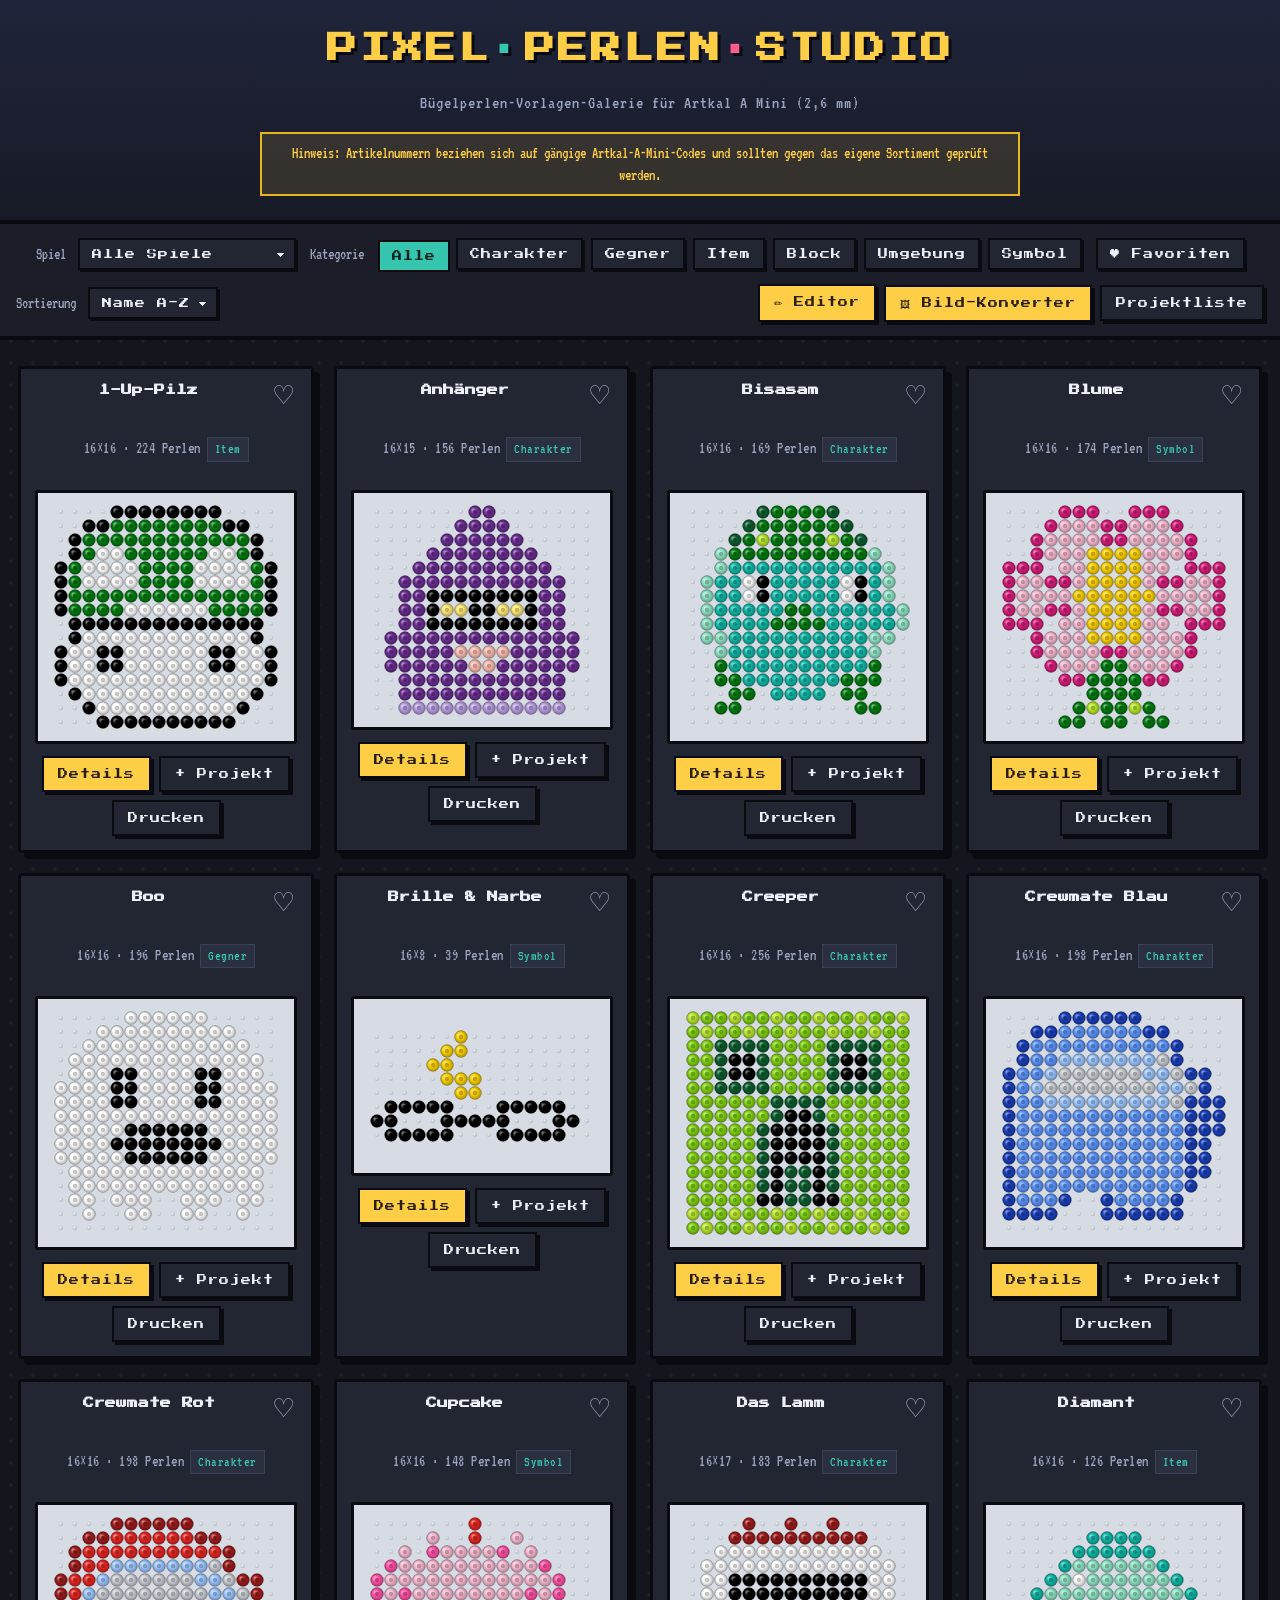
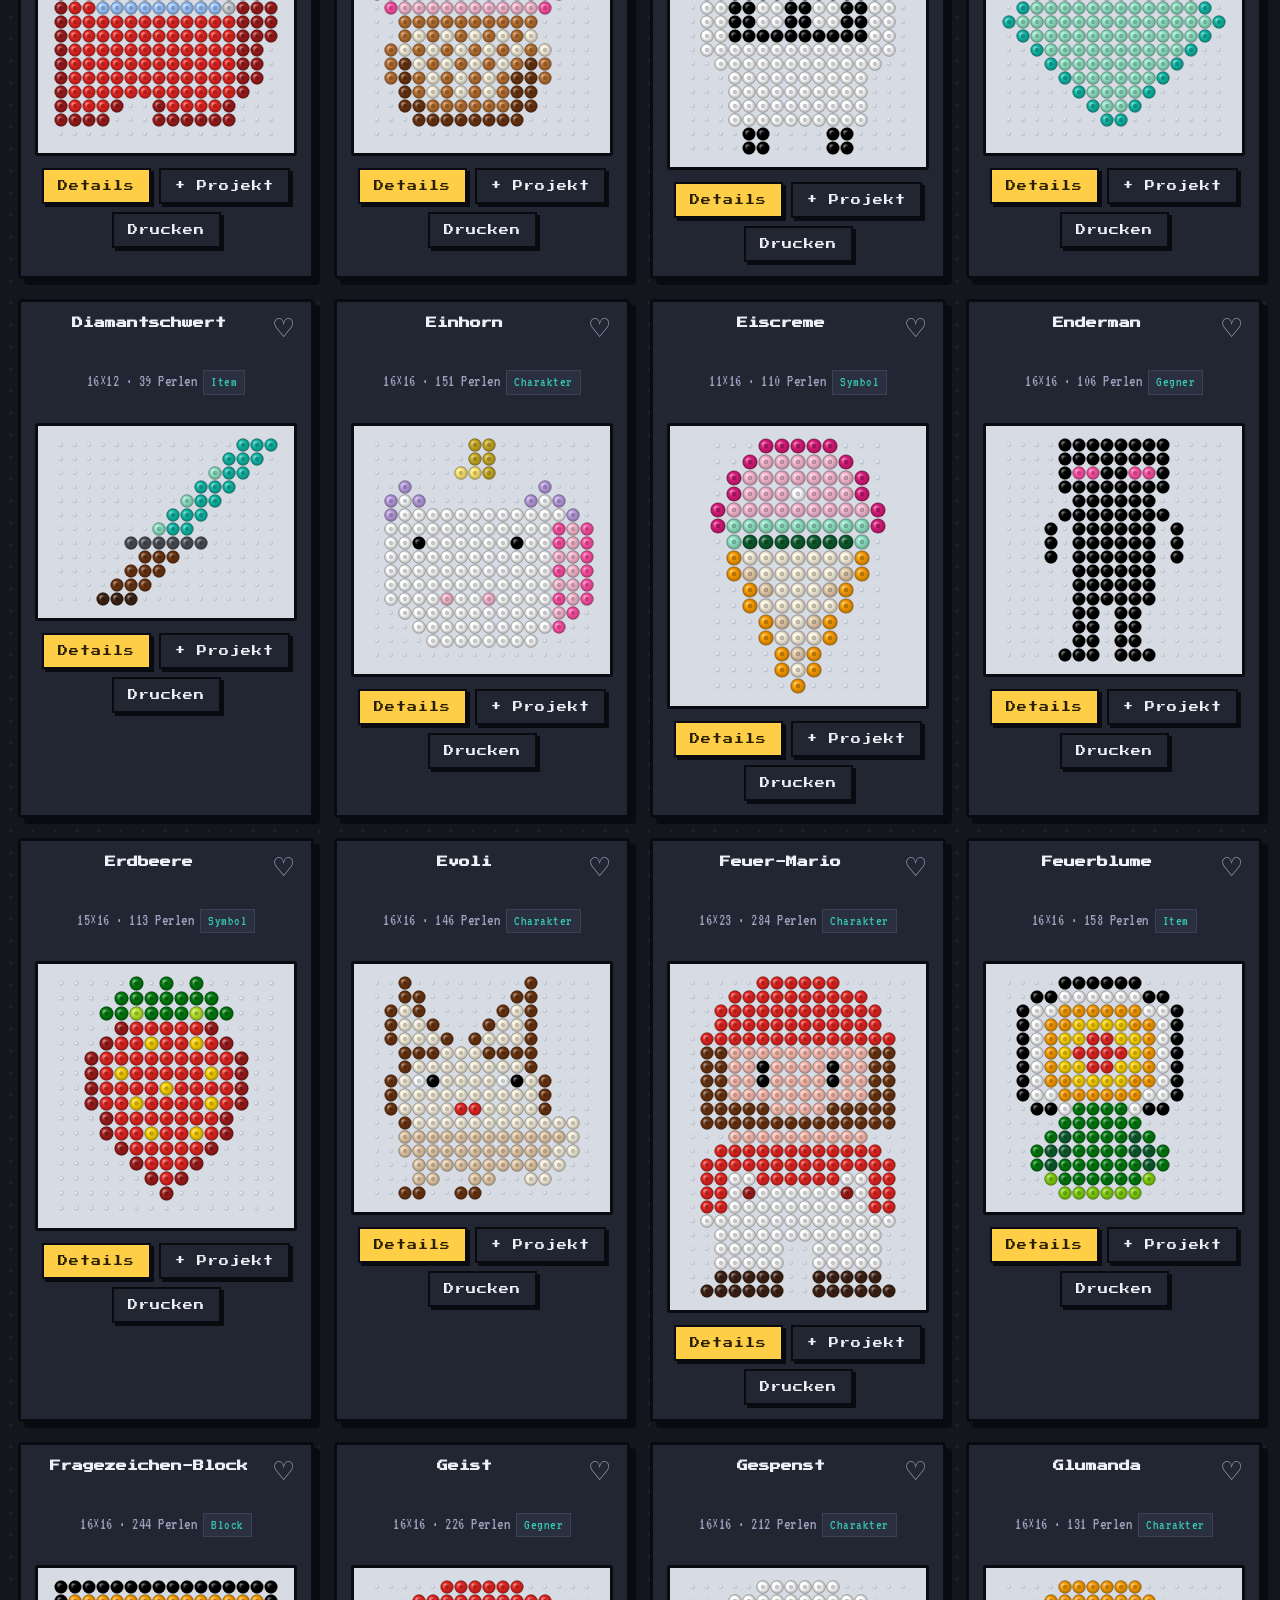
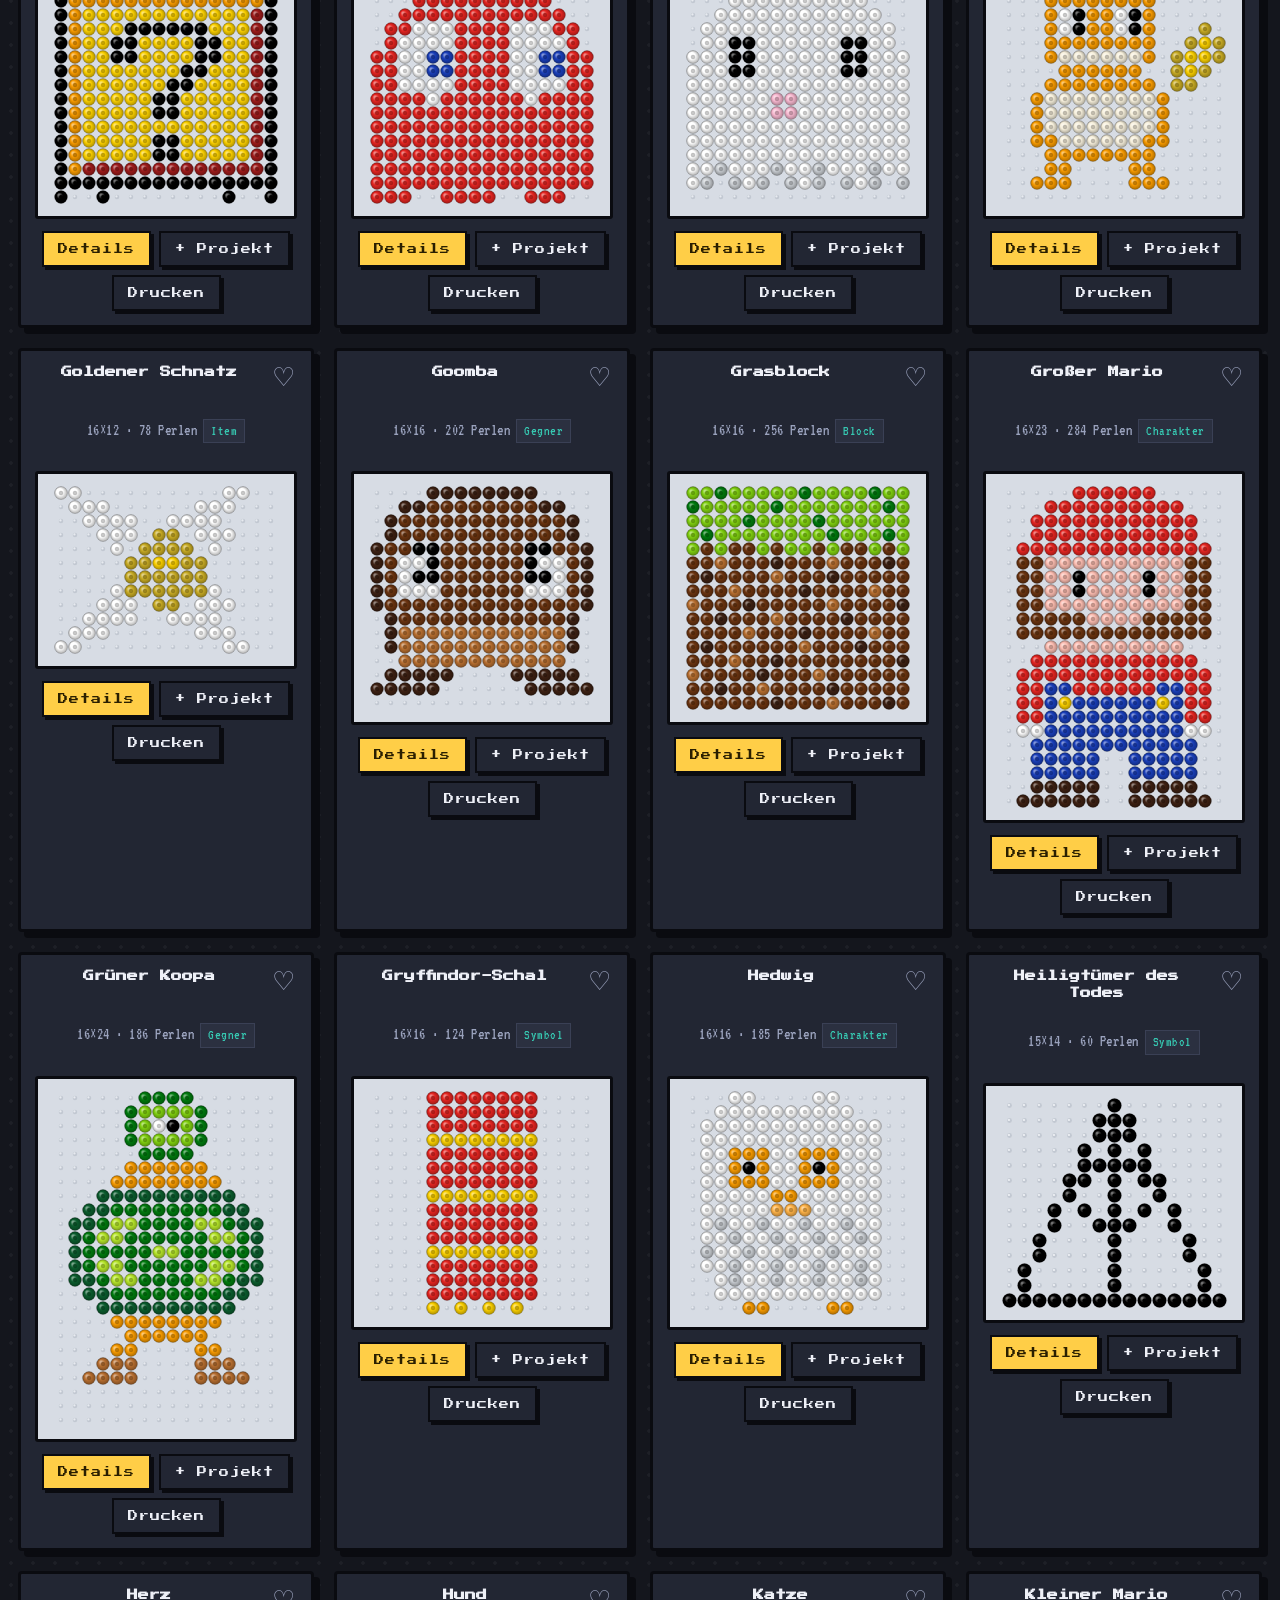
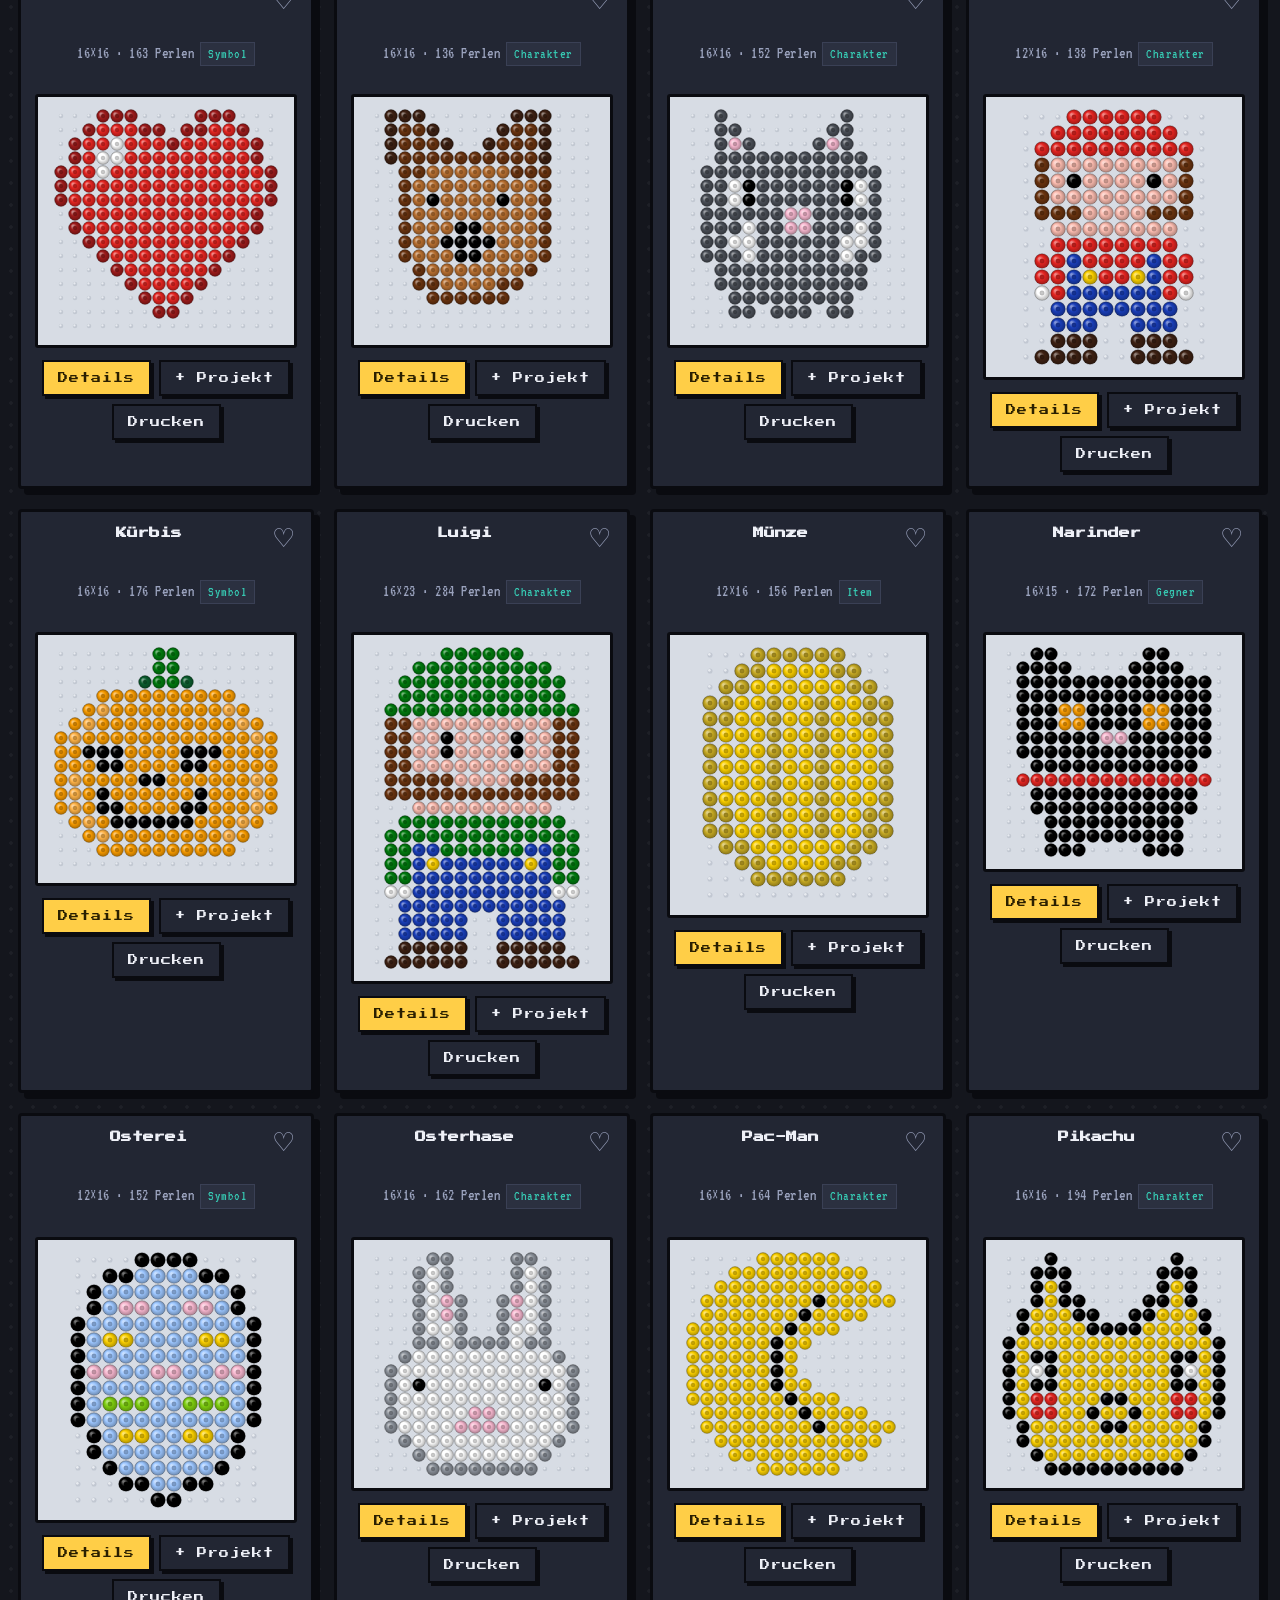
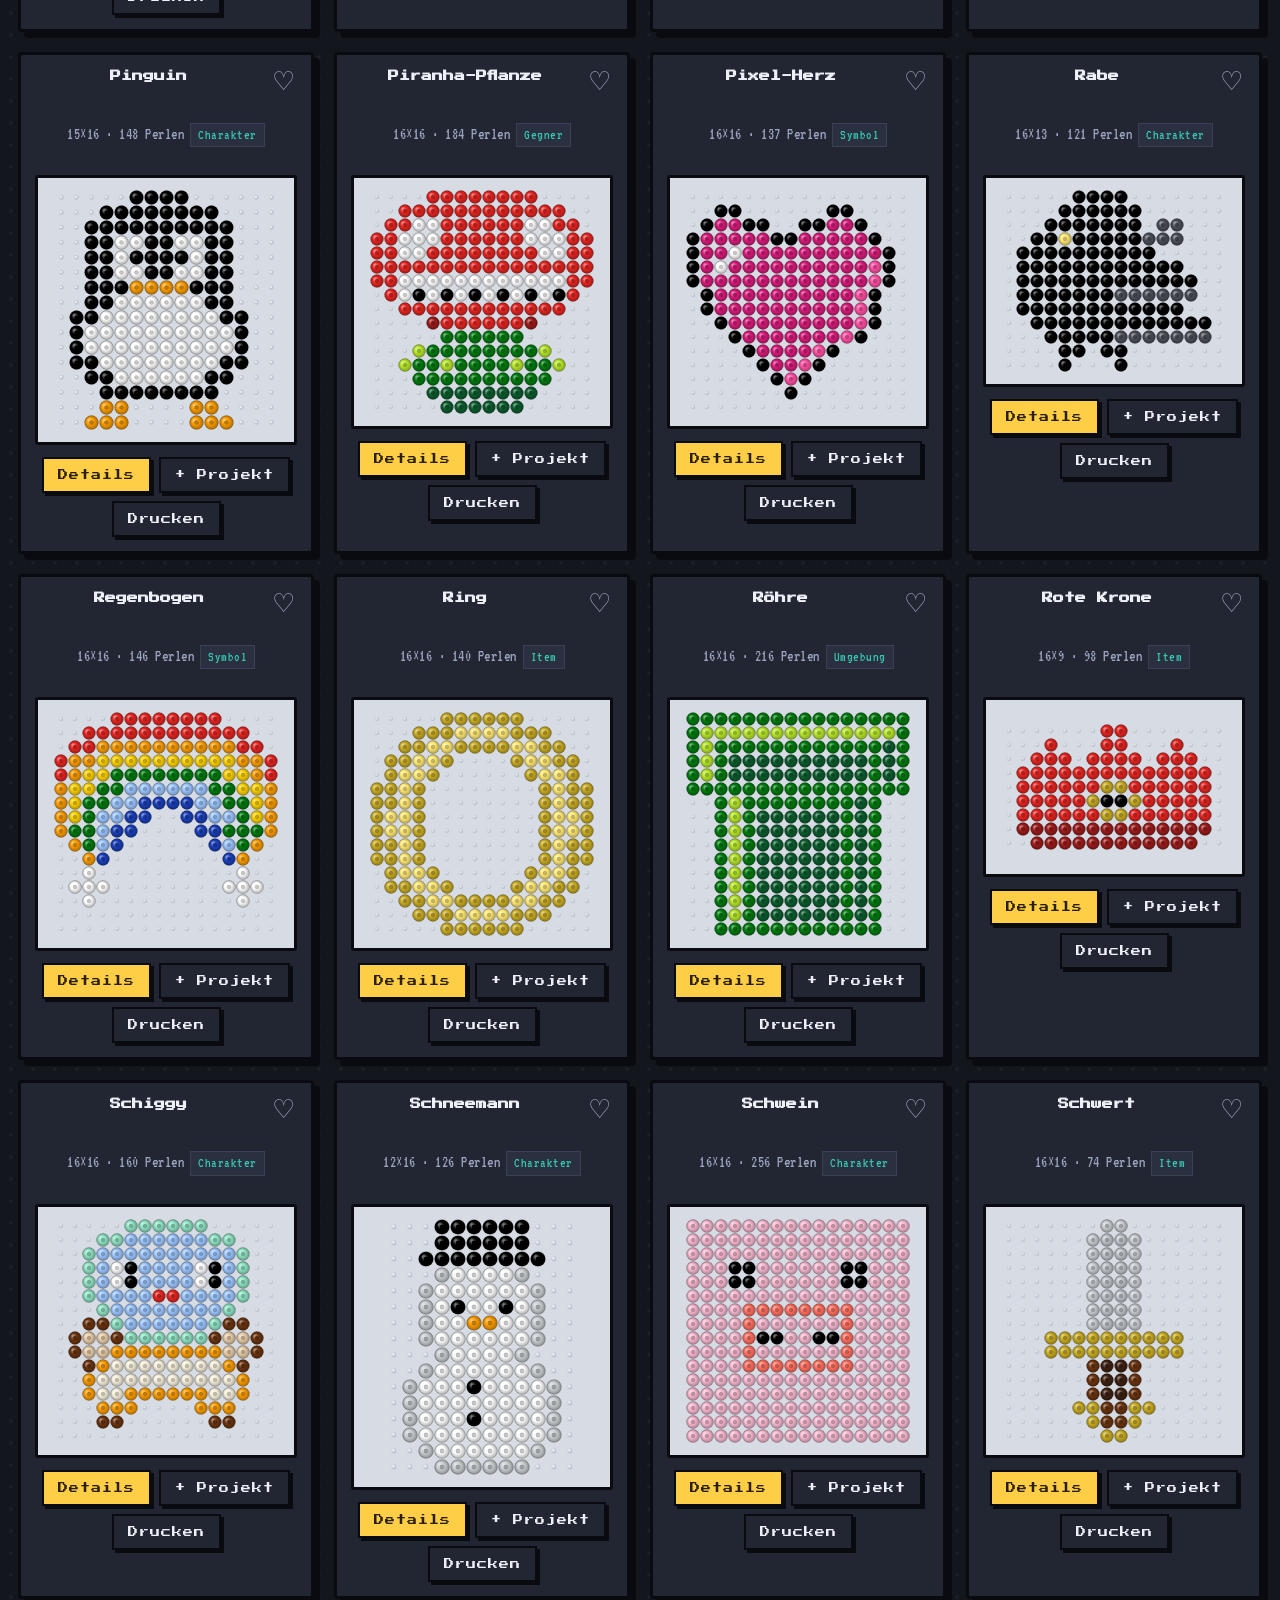
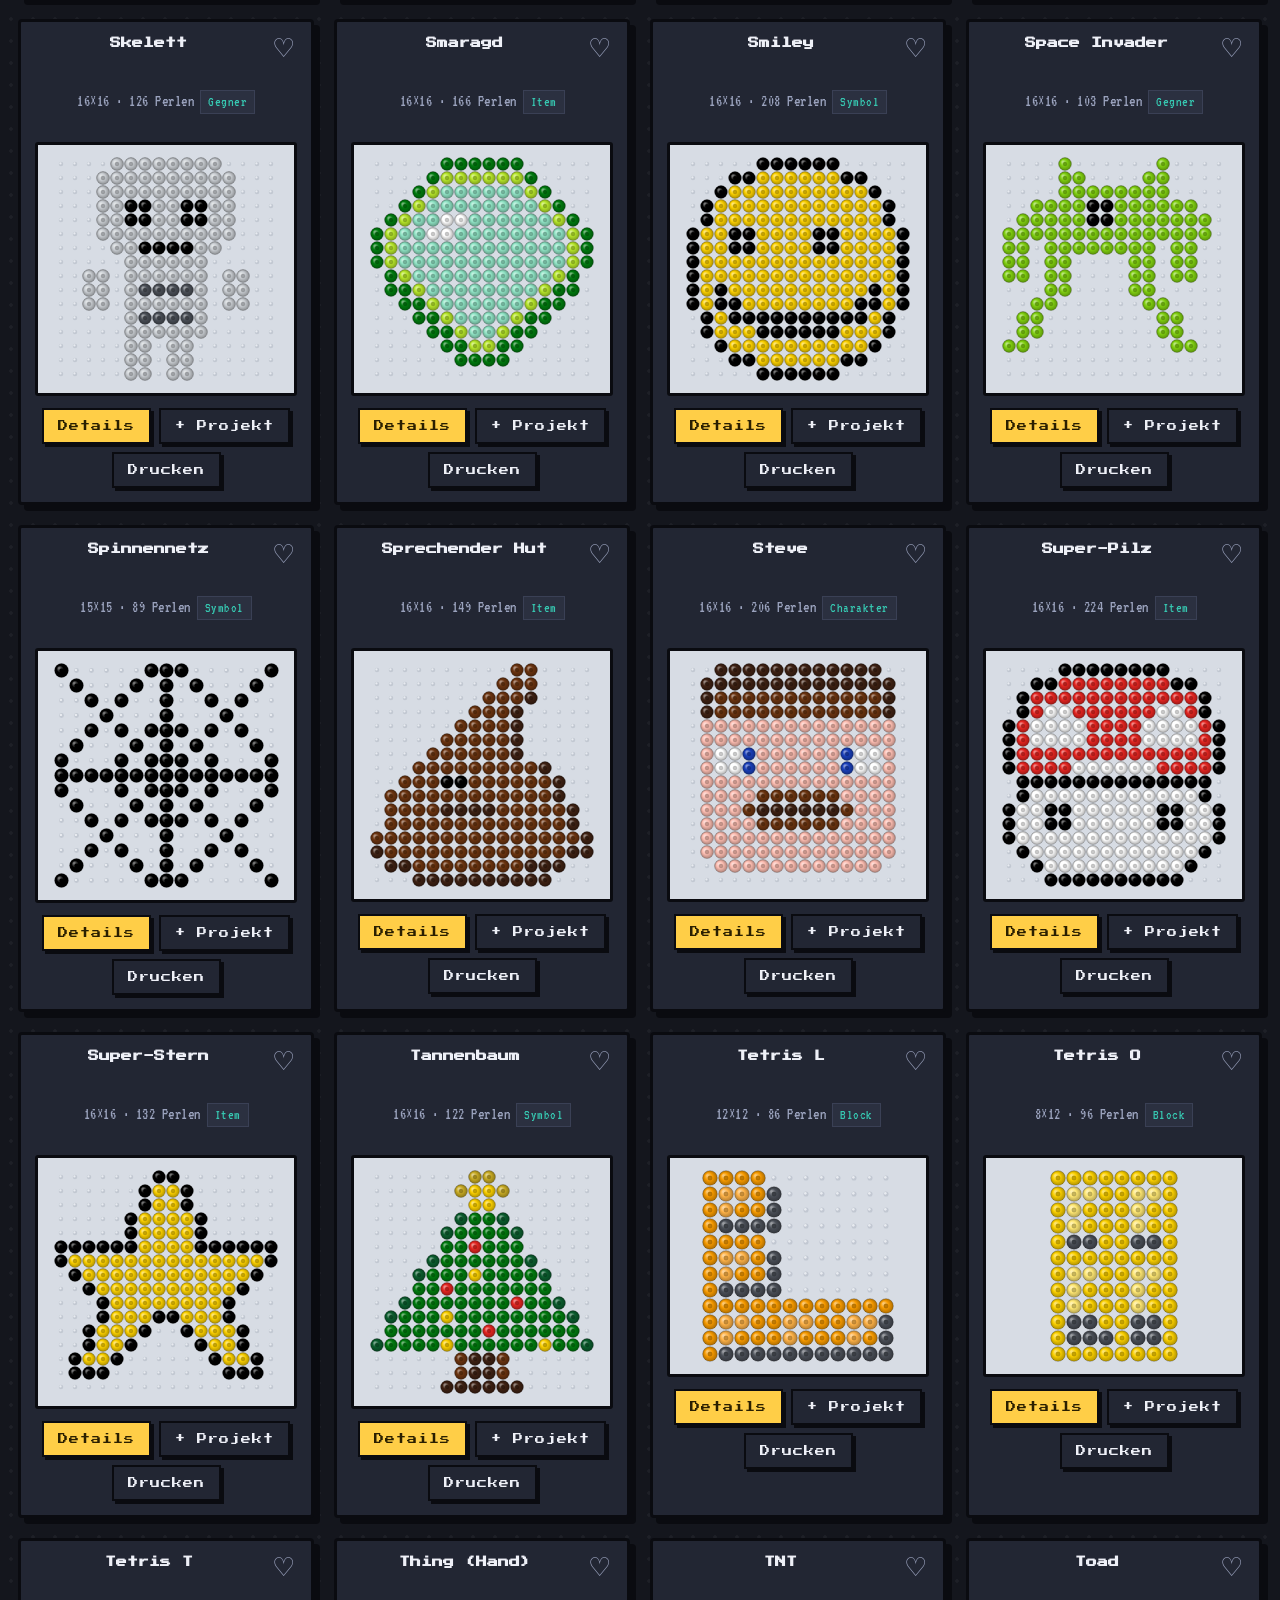
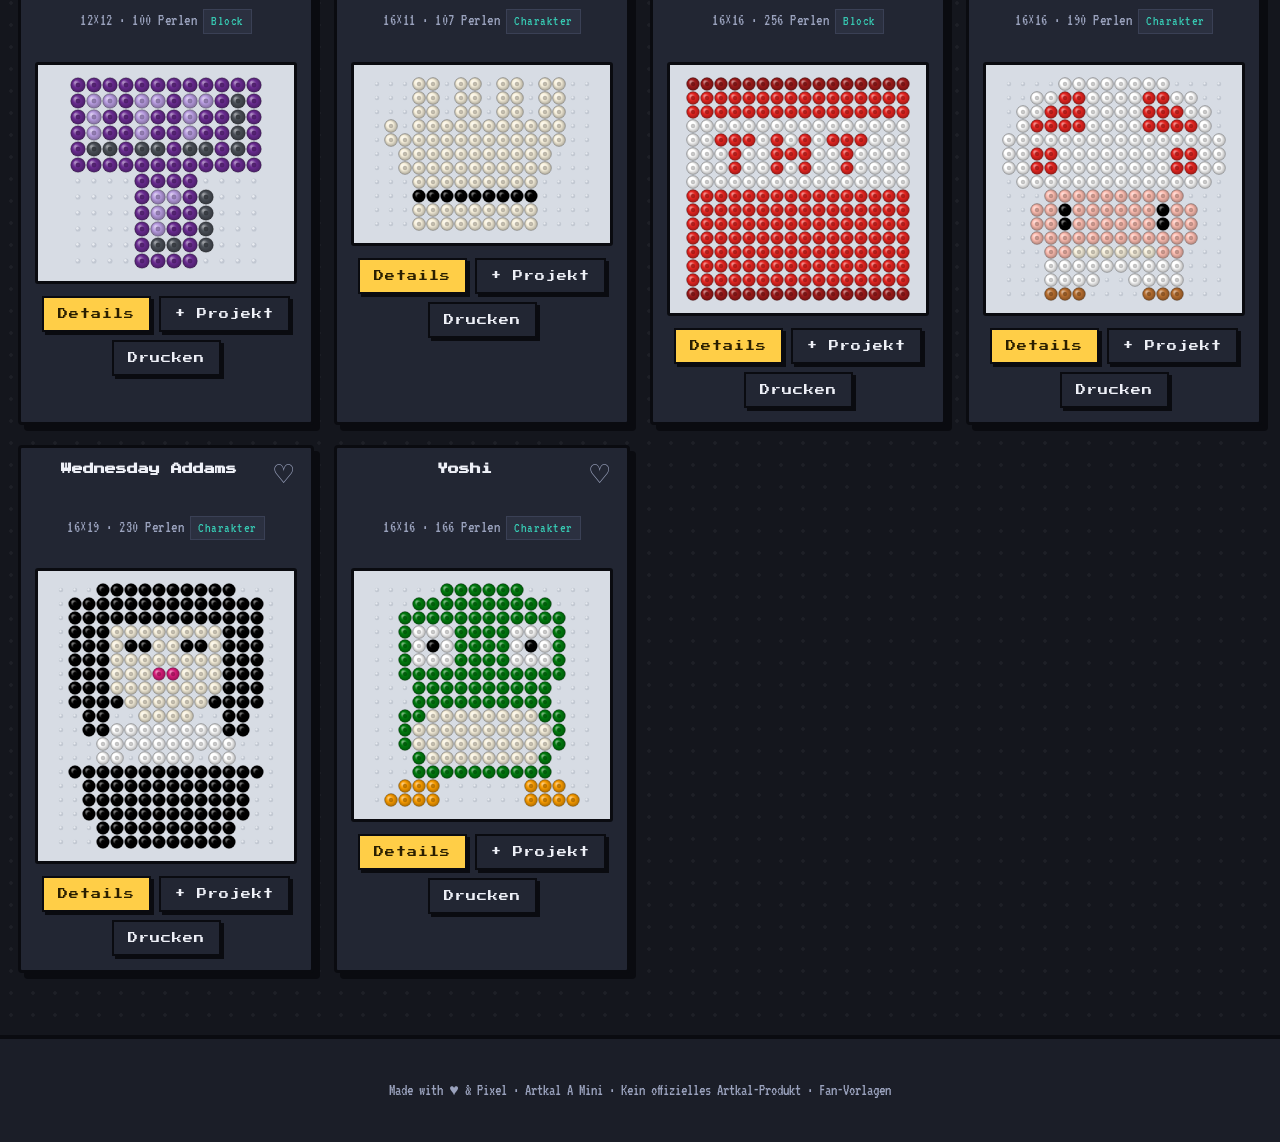
==== commit c3ac42ee: "Vorlagen massiv aufgewertet, 4 neue Kategorien & neues Grunddesign - Super-Mario-Familie (Mario klei" ====
--- a/index.html
+++ b/index.html
@@ -3,16 +3,16 @@
 <head>
   <meta charset="utf-8">
   <meta name="viewport" content="width=device-width, initial-scale=1">
-  <title>Super Artkal — Bügelperlen-Vorlagen</title>
+  <title>Pixel Perlen Studio — Bügelperlen-Vorlagen</title>
   <link rel="preconnect" href="https://fonts.googleapis.com">
   <link rel="preconnect" href="https://fonts.gstatic.com" crossorigin>
-  <link href="https://fonts.googleapis.com/css2?family=Press+Start+2P&display=swap" rel="stylesheet">
+  <link href="https://fonts.googleapis.com/css2?family=Press+Start+2P&family=VT323&display=swap" rel="stylesheet">
   <link rel="stylesheet" href="styles.css">
 </head>
 <body>
   <header class="site-header">
-    <h1 class="site-title">SUPER ARTKAL</h1>
-    <p class="site-subtitle">Bügelperlen-Studio für Artkal A Mini (2,6&nbsp;mm)</p>
+    <h1 class="site-title">PIXEL<span class="pip">·</span>PERLEN<span class="pip2">·</span>STUDIO</h1>
+    <p class="site-subtitle">Bügelperlen-Vorlagen-Galerie für Artkal A Mini (2,6&nbsp;mm)</p>
     <p class="disclaimer">
       Hinweis: Artikelnummern beziehen sich auf gängige Artkal-A-Mini-Codes
       und sollten gegen das eigene Sortiment geprüft werden.
@@ -52,7 +52,7 @@
   <main id="gallery" class="gallery" aria-label="Vorlagen-Galerie"></main>
 
   <footer class="site-footer">
-    <p>Made with ♥ Pixel · Artkal A Mini · Kein offizielles Artkal-Produkt</p>
+    <p>Made with ♥ &amp; Pixel · Artkal A Mini · Kein offizielles Artkal-Produkt · Fan-Vorlagen</p>
   </footer>
 
   <!-- Detail-Modal -->
--- a/styles.css
+++ b/styles.css
@@ -1,144 +1,172 @@
 /* ============================================================
-   Super Artkal — Retro 8-Bit Theme
+   Pixel Perlen Studio — neutrales Dark-Pixel-Craft-Theme
+   (franchise-neutral: passt zu Mario, Minecraft, Wednesday,
+    Cult of the Lamb, Harry Potter … gleichermaßen)
    ============================================================ */
 
 :root {
-  --sky:        #5C94FC;
-  --sky-dark:   #1A3FBA;
-  --brick:      #E45C10;
-  --mario-red:  #E52521;
-  --coin:       #FBD000;
-  --pipe:       #007B0E;
-  --pipe-light: #80D010;
+  /* Grundflächen (dunkel, damit die bunten Perlen poppen) */
+  --bg:         #14161d;
+  --bg-2:       #1b1e28;
+  --panel:      #222633;
+  --panel-2:    #2b3040;
+  --line:       #0a0b10;   /* harte Outline / 8-bit-Schatten */
+  --line-soft:  #3a4055;
+
+  /* Text */
+  --text:       #eef0f7;
+  --muted:      #9aa2bd;
+
+  /* Akzente (neutral, nicht mehr Mario-rot fest verdrahtet) */
+  --accent:     #ffce47;   /* Gold  — Primäraktion */
+  --accent-d:   #e9b321;
+  --teal:       #36c6b0;   /* aktiv / Erfolg */
+  --pink:       #ff5d8f;   /* Favorit / Highlight */
+  --danger:     #ef4d4d;
+
+  /* Perlen-Brett (Frame um die Canvas) */
   --board:      #d7dce4;
-  --ink:        #000000;
-  --paper:      #FFFFFF;
-  --danger:     #b3261e;
-}
-
-* {
-  box-sizing: border-box;
-}
+  --board-frame:#0a0b10;
+}
+
+* { box-sizing: border-box; }
 
 html, body {
   margin: 0;
   padding: 0;
+  font-family: 'VT323', ui-monospace, 'SFMono-Regular', Menlo, monospace;
+  background: var(--bg);
+  color: var(--text);
+  font-size: 19px;
+  line-height: 1.45;
+}
+
+/* Pixel-Font nur für Headlines / kurze Labels */
+.site-title, .modal-title, .section-title, .card-name,
+.btn, .pill, .materials th, .total-meta {
   font-family: 'Press Start 2P', monospace;
-  background: var(--sky);
-  color: var(--ink);
-  font-size: 14px;
-  line-height: 1.6;
 }
 
 body {
-  background-color: var(--sky);
+  background-color: var(--bg);
+  /* dezente Pegboard-Lochraster-Textur statt Mario-Wolken */
   background-image:
-    radial-gradient(circle at 10% 20%, rgba(255,255,255,0.4) 0, rgba(255,255,255,0.4) 6px, transparent 7px),
-    radial-gradient(circle at 60% 60%, rgba(255,255,255,0.3) 0, rgba(255,255,255,0.3) 8px, transparent 9px),
-    radial-gradient(circle at 85% 30%, rgba(255,255,255,0.35) 0, rgba(255,255,255,0.35) 5px, transparent 6px);
-  background-size: 220px 180px;
+    radial-gradient(circle, rgba(255,255,255,0.045) 1.5px, transparent 2px);
+  background-size: 22px 22px;
+  background-position: 0 0;
   min-height: 100vh;
 }
 
 /* ===================== Header ===================== */
 
 .site-header {
-  background: var(--sky-dark);
-  border-bottom: 4px solid var(--ink);
-  padding: 24px 16px;
+  background: linear-gradient(180deg, #20243a 0%, #171a26 100%);
+  border-bottom: 4px solid var(--line);
+  padding: 28px 16px 24px;
   text-align: center;
 }
 
 .site-title {
-  font-size: 28px;
+  font-size: 30px;
   margin: 0;
-  color: var(--coin);
-  text-shadow: 2px 2px 0 var(--mario-red), 4px 4px 0 var(--ink),
-    -2px 0 0 var(--ink), 2px 0 0 var(--ink), 0 -2px 0 var(--ink), 0 2px 0 var(--ink);
-  letter-spacing: 2px;
-}
-
-.site-subtitle { margin: 16px 0 0; font-size: 10px; color: var(--paper); letter-spacing: 1px; }
+  color: var(--accent);
+  text-shadow:
+    3px 3px 0 var(--line),
+    0 0 0 var(--line);
+  letter-spacing: 3px;
+}
+.site-title .pip { color: var(--teal); }
+.site-title .pip2 { color: var(--pink); }
+
+.site-subtitle {
+  margin: 18px 0 0;
+  font-size: 18px;
+  color: var(--muted);
+  letter-spacing: 1px;
+}
 
 .disclaimer {
-  margin: 12px auto 0;
-  max-width: 700px;
-  padding: 8px 12px;
-  background: var(--coin);
-  border: 2px solid var(--ink);
-  color: var(--ink);
-  font-size: 9px;
-  line-height: 1.6;
+  margin: 16px auto 0;
+  max-width: 760px;
+  padding: 8px 14px;
+  background: rgba(255,206,71,0.12);
+  border: 2px solid var(--accent-d);
+  color: var(--accent);
+  font-size: 16px;
+  line-height: 1.4;
 }
 
 /* ===================== Toolbar ===================== */
 
 .toolbar {
-  background: var(--paper);
-  border-bottom: 4px solid var(--ink);
-  padding: 16px;
+  background: var(--bg-2);
+  border-bottom: 4px solid var(--line);
+  padding: 14px 16px;
   display: flex;
   flex-wrap: wrap;
-  gap: 16px;
+  gap: 14px;
   align-items: center;
   justify-content: center;
+  position: sticky;
+  top: 0;
+  z-index: 50;
 }
 
 .toolbar-group { display: flex; gap: 8px; align-items: center; flex-wrap: wrap; }
 .toolbar-actions { margin-left: auto; }
-.toolbar label { font-size: 10px; margin-right: 6px; }
+.toolbar label { font-size: 16px; color: var(--muted); margin-right: 4px; }
 
 .pill {
-  font-family: inherit;
-  font-size: 9px;
-  padding: 8px 12px;
-  background: var(--paper);
-  border: 2px solid var(--ink);
-  color: var(--ink);
+  font-size: 10px;
+  padding: 9px 12px;
+  background: var(--panel);
+  border: 2px solid var(--line);
+  color: var(--text);
   cursor: pointer;
   letter-spacing: 1px;
-  box-shadow: 2px 2px 0 0 var(--ink);
-  transition: transform 50ms, box-shadow 50ms;
-}
-.pill:hover { background: var(--coin); }
+  box-shadow: 2px 2px 0 0 var(--line);
+  transition: transform 50ms, box-shadow 50ms, background 80ms, color 80ms;
+}
+.pill:hover { background: var(--panel-2); color: #fff; }
 .pill:active, .pill.active {
-  background: var(--mario-red);
-  color: var(--paper);
+  background: var(--teal);
+  color: #06231f;
   transform: translate(2px, 2px);
-  box-shadow: 0 0 0 0 var(--ink);
+  box-shadow: 0 0 0 0 var(--line);
 }
 
 select.pill {
   appearance: none;
-  padding-right: 24px;
-  background-image: linear-gradient(45deg, transparent 50%, var(--ink) 50%),
-                    linear-gradient(135deg, var(--ink) 50%, transparent 50%);
-  background-position: calc(100% - 12px) 50%, calc(100% - 8px) 50%;
+  padding-right: 26px;
+  color: var(--text);
+  background-image: linear-gradient(45deg, transparent 50%, var(--text) 50%),
+                    linear-gradient(135deg, var(--text) 50%, transparent 50%);
+  background-position: calc(100% - 13px) 52%, calc(100% - 9px) 52%;
   background-size: 4px 4px;
   background-repeat: no-repeat;
 }
+select.pill option { background: var(--panel); color: var(--text); }
 
 /* ===================== Buttons ===================== */
 
 .btn {
-  font-family: inherit;
-  font-size: 9px;
-  padding: 10px 14px;
-  background: var(--mario-red);
-  color: var(--paper);
-  border: 2px solid var(--ink);
+  font-size: 10px;
+  padding: 11px 14px;
+  background: var(--accent);
+  color: #2a1f00;
+  border: 2px solid var(--line);
   cursor: pointer;
   letter-spacing: 1px;
-  box-shadow: 3px 3px 0 0 var(--ink);
-  transition: transform 50ms, box-shadow 50ms;
-}
-.btn:hover { background: var(--brick); }
-.btn:active { transform: translate(3px, 3px); box-shadow: 0 0 0 0 var(--ink); }
-.btn-secondary { background: var(--paper); color: var(--ink); }
-.btn-secondary:hover { background: var(--coin); }
-.btn-secondary.active { background: var(--pipe-light); }
-.btn-danger { background: var(--danger); color: var(--paper); }
-.btn-danger:hover { background: #d23b32; }
+  box-shadow: 3px 3px 0 0 var(--line);
+  transition: transform 50ms, box-shadow 50ms, background 80ms;
+}
+.btn:hover { background: var(--accent-d); }
+.btn:active { transform: translate(3px, 3px); box-shadow: 0 0 0 0 var(--line); }
+.btn-secondary { background: var(--panel); color: var(--text); }
+.btn-secondary:hover { background: var(--panel-2); }
+.btn-secondary.active { background: var(--teal); color: #06231f; }
+.btn-danger { background: var(--danger); color: #fff; }
+.btn-danger:hover { background: #ff6a6a; }
 
 /* ===================== Gallery / Cards ===================== */
 
@@ -146,52 +174,60 @@
   display: grid;
   grid-template-columns: repeat(auto-fill, minmax(260px, 1fr));
   gap: 20px;
-  padding: 24px 16px;
-  max-width: 1400px;
+  padding: 26px 18px;
+  max-width: 1500px;
   margin: 0 auto;
 }
 
 .empty-hint {
-  font-size: 10px;
-  background: var(--paper);
-  border: 2px solid var(--ink);
-  padding: 16px;
+  font-size: 18px;
+  background: var(--panel);
+  border: 2px solid var(--line);
+  padding: 18px;
   grid-column: 1 / -1;
   text-align: center;
+  color: var(--muted);
 }
 
 .card {
-  background: var(--paper);
-  border: 3px solid var(--ink);
-  padding: 16px;
-  box-shadow: 6px 6px 0 0 var(--ink);
+  background: var(--panel);
+  border: 3px solid var(--line);
+  border-radius: 4px;
+  padding: 14px;
+  box-shadow: 6px 6px 0 0 var(--line);
   display: flex;
   flex-direction: column;
   gap: 12px;
-}
+  transition: transform 90ms, box-shadow 90ms;
+}
+.card:hover { transform: translate(-2px, -2px); box-shadow: 8px 8px 0 0 var(--line); }
 
 .card-head { display: flex; align-items: flex-start; gap: 8px; }
-.card-name { font-size: 12px; margin: 0; flex: 1; text-align: center; min-height: 28px; }
+.card-name { font-size: 11px; margin: 0; flex: 1; text-align: center; min-height: 26px; color: var(--text); line-height: 1.5; }
 
 .fav-btn {
-  font-family: inherit;
-  font-size: 16px;
+  font-family: 'VT323', monospace;
+  font-size: 26px;
   line-height: 1;
   background: transparent;
   border: none;
-  color: var(--mario-red);
+  color: var(--muted);
   cursor: pointer;
   padding: 0 2px;
-}
-.fav-btn.on { text-shadow: 0 0 0 var(--mario-red); }
-
-.card-meta { font-size: 9px; text-align: center; opacity: 0.75; letter-spacing: 1px; }
+  transition: color 80ms, transform 80ms;
+}
+.fav-btn:hover { transform: scale(1.15); color: var(--pink); }
+.fav-btn.on { color: var(--pink); }
+
+.card-meta { font-size: 16px; text-align: center; color: var(--muted); letter-spacing: 0.5px; }
 .card-meta .category {
   display: inline-block;
-  background: var(--pipe-light);
-  border: 1px solid var(--ink);
-  padding: 2px 6px;
-  margin-left: 4px;
+  background: var(--panel-2);
+  border: 1px solid var(--line-soft);
+  color: var(--teal);
+  padding: 1px 7px;
+  margin-left: 6px;
+  font-size: 14px;
 }
 
 /* Pegboard-Rahmen um die Perlen-Canvas. */
@@ -202,12 +238,13 @@
 }
 .card-preview-wrap {
   background: var(--board);
-  border: 2px solid var(--ink);
+  border: 3px solid var(--board-frame);
+  border-radius: 3px;
   padding: 12px;
   min-height: 180px;
 }
 .card-preview-wrap canvas,
-.detail-preview-wrap canvas { display: block; max-width: 100%; height: auto; }
+.detail-preview-wrap canvas { display: block; max-width: 100%; height: auto; image-rendering: pixelated; }
 
 .card-actions { display: flex; gap: 8px; justify-content: center; flex-wrap: wrap; }
 
@@ -216,7 +253,7 @@
 .modal-backdrop {
   position: fixed;
   inset: 0;
-  background: rgba(0, 0, 0, 0.7);
+  background: rgba(0, 0, 0, 0.78);
   display: none;
   align-items: flex-start;
   justify-content: center;
@@ -227,13 +264,15 @@
 .modal-backdrop.open { display: flex; }
 
 .modal {
-  background: var(--paper);
-  border: 4px solid var(--ink);
-  box-shadow: 8px 8px 0 0 var(--ink);
+  background: var(--bg-2);
+  border: 4px solid var(--line);
+  border-radius: 4px;
+  box-shadow: 8px 8px 0 0 var(--line);
   max-width: 900px;
   width: 100%;
   padding: 24px;
   margin: auto;
+  color: var(--text);
 }
 .editor-modal, .converter-modal { max-width: 1040px; }
 
@@ -243,19 +282,20 @@
   align-items: center;
   gap: 16px;
   margin-bottom: 16px;
-  border-bottom: 2px dashed var(--ink);
+  border-bottom: 2px dashed var(--line-soft);
   padding-bottom: 12px;
 }
-.modal-title { margin: 0; font-size: 16px; color: var(--mario-red); }
+.modal-title { margin: 0; font-size: 15px; color: var(--accent); }
 
 .modal-body { display: grid; grid-template-columns: 1fr 1fr; gap: 24px; }
 @media (max-width: 760px) { .modal-body { grid-template-columns: 1fr !important; } }
 
-.section-title { font-size: 12px; margin: 0 0 8px; }
+.section-title { font-size: 12px; margin: 0 0 10px; color: var(--text); }
 
 .detail-preview-wrap {
   background: var(--board);
-  border: 3px solid var(--ink);
+  border: 3px solid var(--board-frame);
+  border-radius: 3px;
   padding: 16px;
   min-height: 240px;
 }
@@ -264,7 +304,7 @@
 .modal-footer {
   margin-top: 16px;
   padding-top: 12px;
-  border-top: 2px dashed var(--ink);
+  border-top: 2px dashed var(--line-soft);
   display: flex;
   gap: 8px;
   justify-content: flex-end;
@@ -273,49 +313,50 @@
 
 /* ===================== Materials Table ===================== */
 
-.materials { width: 100%; border-collapse: collapse; font-size: 10px; }
-.materials th, .materials td { border: 1px solid var(--ink); padding: 6px 8px; text-align: left; }
-.materials th { background: var(--coin); font-size: 9px; letter-spacing: 1px; }
-.materials td.count { text-align: right; font-weight: bold; }
+.materials { width: 100%; border-collapse: collapse; font-size: 17px; }
+.materials th, .materials td { border: 1px solid var(--line-soft); padding: 5px 8px; text-align: left; }
+.materials th { background: var(--panel-2); color: var(--accent); font-size: 9px; letter-spacing: 1px; }
+.materials td.count { text-align: right; font-weight: bold; color: var(--text); }
 .materials .swatch {
-  display: inline-block; width: 14px; height: 14px;
-  border: 1px solid var(--ink); vertical-align: middle; margin-right: 4px;
-}
-.materials tfoot td { background: var(--pipe-light); font-size: 10px; }
+  display: inline-block; width: 15px; height: 15px;
+  border: 1px solid var(--line); vertical-align: middle; margin-right: 5px;
+}
+.materials tfoot td { background: var(--panel-2); color: var(--teal); font-size: 17px; }
 
 /* ===================== Tooltip ===================== */
 
 #tooltip {
   position: fixed;
-  background: var(--ink);
-  color: var(--paper);
-  border: 2px solid var(--paper);
-  padding: 6px 8px;
-  font-size: 9px;
+  background: var(--line);
+  color: var(--text);
+  border: 2px solid var(--accent);
+  padding: 5px 9px;
+  font-size: 16px;
   pointer-events: none;
   z-index: 1000;
   display: none;
   white-space: nowrap;
-  letter-spacing: 1px;
+  letter-spacing: 0.5px;
 }
 #tooltip.visible { display: block; }
 
 /* ===================== Projektliste ===================== */
 
-.total-list .materials { font-size: 11px; }
+.total-list .materials { font-size: 18px; }
 .total-meta {
-  font-size: 10px; margin: 12px 0; padding: 8px;
-  background: var(--coin); border: 2px solid var(--ink);
+  font-size: 11px; margin: 12px 0; padding: 10px;
+  background: rgba(255,206,71,0.1); border: 2px solid var(--accent-d); color: var(--accent);
+  line-height: 1.7;
 }
 .project-items { display: flex; flex-direction: column; gap: 8px; }
 .project-item {
   display: flex; align-items: center; justify-content: space-between;
-  gap: 12px; padding: 8px; border: 2px solid var(--ink); background: #f4f4f4;
+  gap: 12px; padding: 8px 10px; border: 2px solid var(--line-soft); background: var(--panel);
   flex-wrap: wrap;
 }
-.project-item-name { font-size: 10px; }
+.project-item-name { font-size: 18px; }
 .qty { display: flex; align-items: center; gap: 6px; }
-.qty-val { font-size: 11px; min-width: 24px; text-align: center; }
+.qty-val { font-size: 19px; min-width: 24px; text-align: center; }
 
 /* ===================== Editor ===================== */
 
@@ -323,10 +364,10 @@
 @media (max-width: 760px) { .editor-layout { grid-template-columns: 1fr; } }
 
 .editor-row { display: flex; gap: 8px; align-items: center; flex-wrap: wrap; margin-bottom: 12px; }
-.editor-row label { font-size: 10px; }
+.editor-row label { font-size: 17px; color: var(--muted); }
 .num {
-  font-family: inherit; font-size: 10px; width: 52px; padding: 6px;
-  border: 2px solid var(--ink); background: var(--paper);
+  font-family: 'VT323', monospace; font-size: 18px; width: 56px; padding: 5px 6px;
+  border: 2px solid var(--line); background: var(--panel); color: var(--text);
 }
 
 .editor-palette {
@@ -336,21 +377,21 @@
   max-height: 220px;
   overflow-y: auto;
   padding: 6px;
-  border: 2px solid var(--ink);
-  background: #f4f4f4;
+  border: 2px solid var(--line);
+  background: var(--panel);
 }
 .edit-swatch {
   width: 22px; height: 22px; padding: 0;
-  border: 1px solid var(--ink); cursor: pointer; font-size: 11px;
+  border: 1px solid var(--line); cursor: pointer; font-size: 11px;
   display: flex; align-items: center; justify-content: center;
 }
-.edit-swatch.eraser { background: var(--paper); }
-.edit-swatch.active { outline: 3px solid var(--mario-red); outline-offset: -1px; }
+.edit-swatch.eraser { background: var(--panel-2); color: var(--text); }
+.edit-swatch.active { outline: 3px solid var(--accent); outline-offset: -1px; }
 
 .editor-main { display: flex; flex-direction: column; align-items: center; gap: 12px; }
 .editor-canvas-wrap {
   background: var(--board);
-  border: 3px solid var(--ink);
+  border: 3px solid var(--board-frame);
   padding: 12px;
   width: 100%;
   overflow: auto;
@@ -360,22 +401,23 @@
 /* ===================== Konverter ===================== */
 
 .converter-controls { display: flex; flex-direction: column; gap: 14px; }
-.field { display: flex; flex-direction: column; gap: 6px; font-size: 9px; }
-.field input[type="range"] { width: 100%; }
-.field input[type="file"] { font-family: inherit; font-size: 8px; }
-.check { display: flex; align-items: center; gap: 8px; font-size: 9px; }
+.field { display: flex; flex-direction: column; gap: 6px; font-size: 17px; }
+.field input[type="range"] { width: 100%; accent-color: var(--teal); }
+.field input[type="file"] { font-family: 'VT323', monospace; font-size: 16px; color: var(--text); }
+.check { display: flex; align-items: center; gap: 8px; font-size: 17px; }
+.check input { accent-color: var(--teal); }
 .converter-preview {
-  background: var(--board); border: 3px solid var(--ink);
+  background: var(--board); border: 3px solid var(--board-frame);
   padding: 12px; min-height: 220px; overflow: auto;
 }
-.converter-preview canvas { display: block; margin: 0 auto; max-width: 100%; height: auto; }
+.converter-preview canvas { display: block; margin: 0 auto; max-width: 100%; height: auto; image-rendering: pixelated; }
 
 /* ===================== Footer ===================== */
 
 .site-footer {
-  text-align: center; padding: 24px 16px; font-size: 9px;
-  color: var(--paper); border-top: 4px solid var(--ink);
-  background: var(--sky-dark); margin-top: 32px;
+  text-align: center; padding: 24px 16px; font-size: 16px;
+  color: var(--muted); border-top: 4px solid var(--line);
+  background: var(--bg-2); margin-top: 36px;
 }
 
 /* ===================== Print ===================== */
@@ -383,7 +425,7 @@
 .print-view { display: none; }
 
 @media print {
-  body { background: white !important; background-image: none; }
+  body { background: white !important; background-image: none; color: black; }
   .site-header, .toolbar, .gallery, .site-footer, .modal-backdrop, #tooltip {
     display: none !important;
   }
